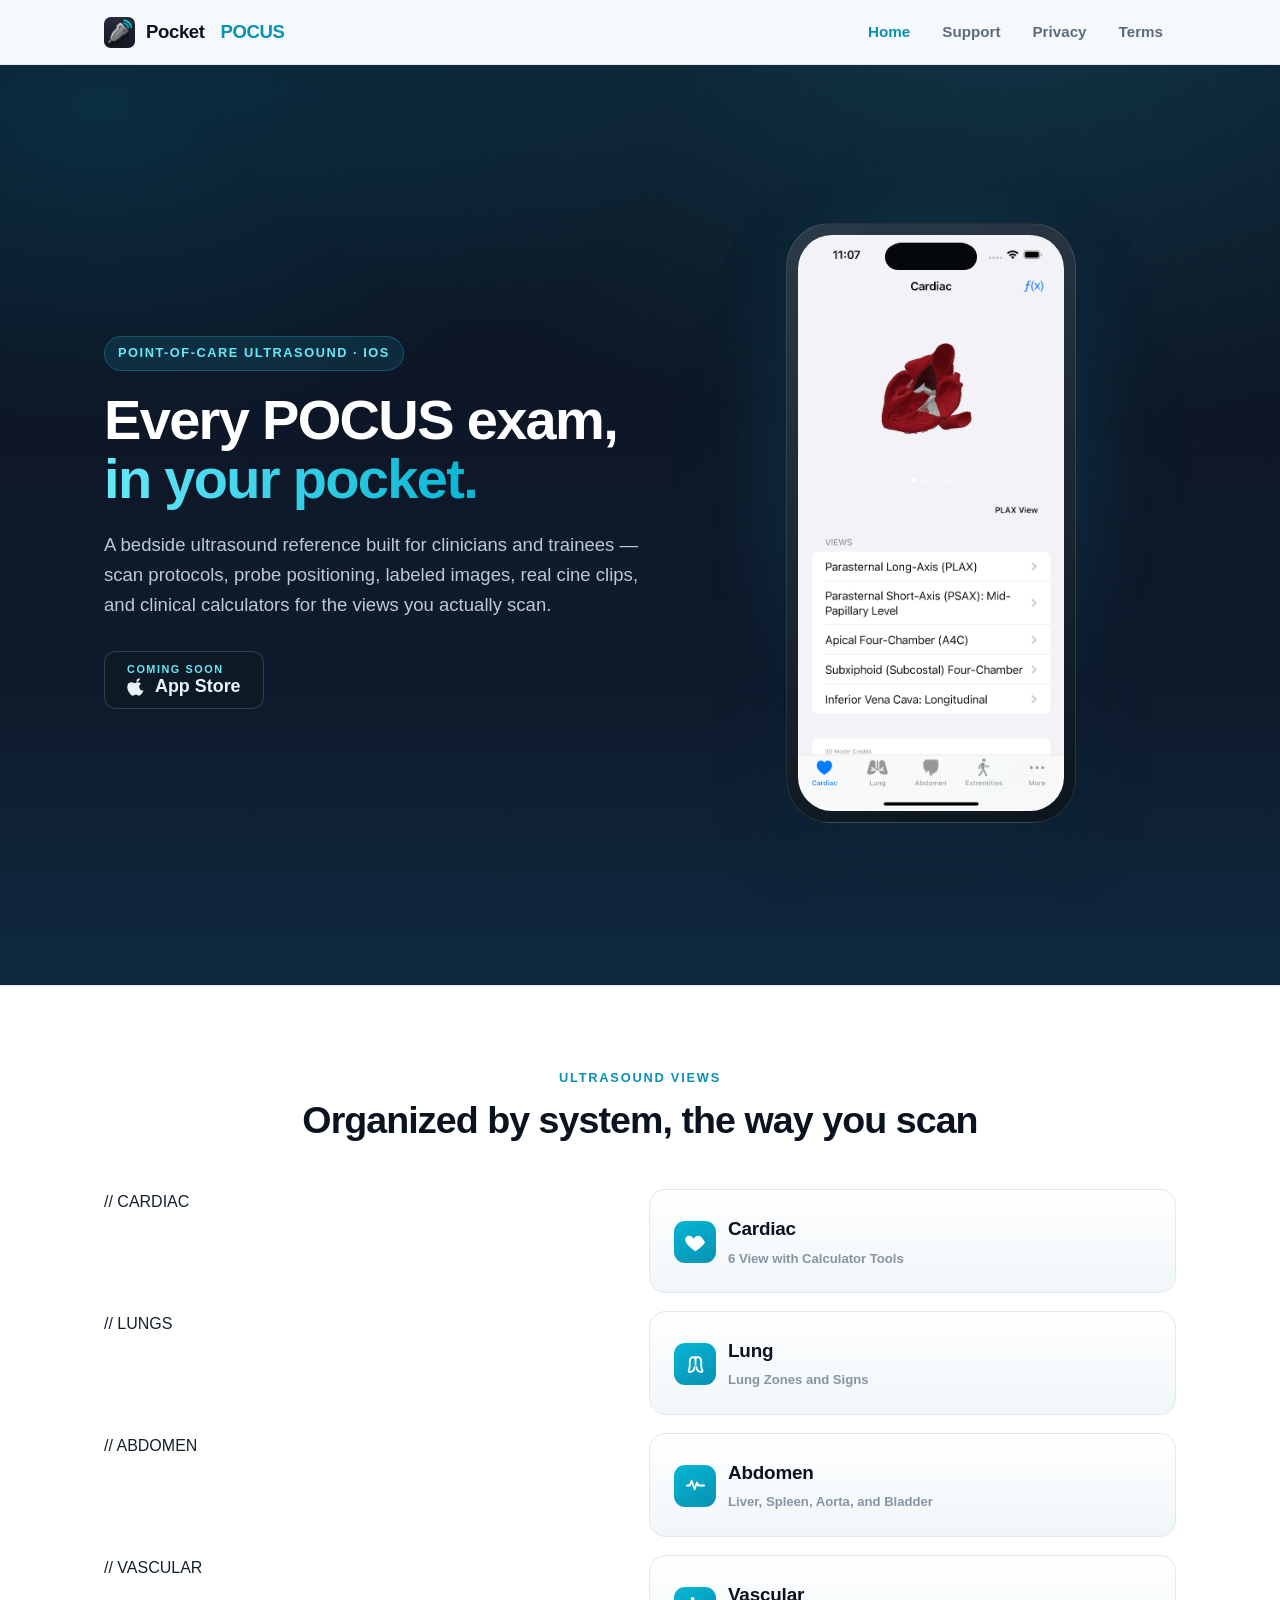
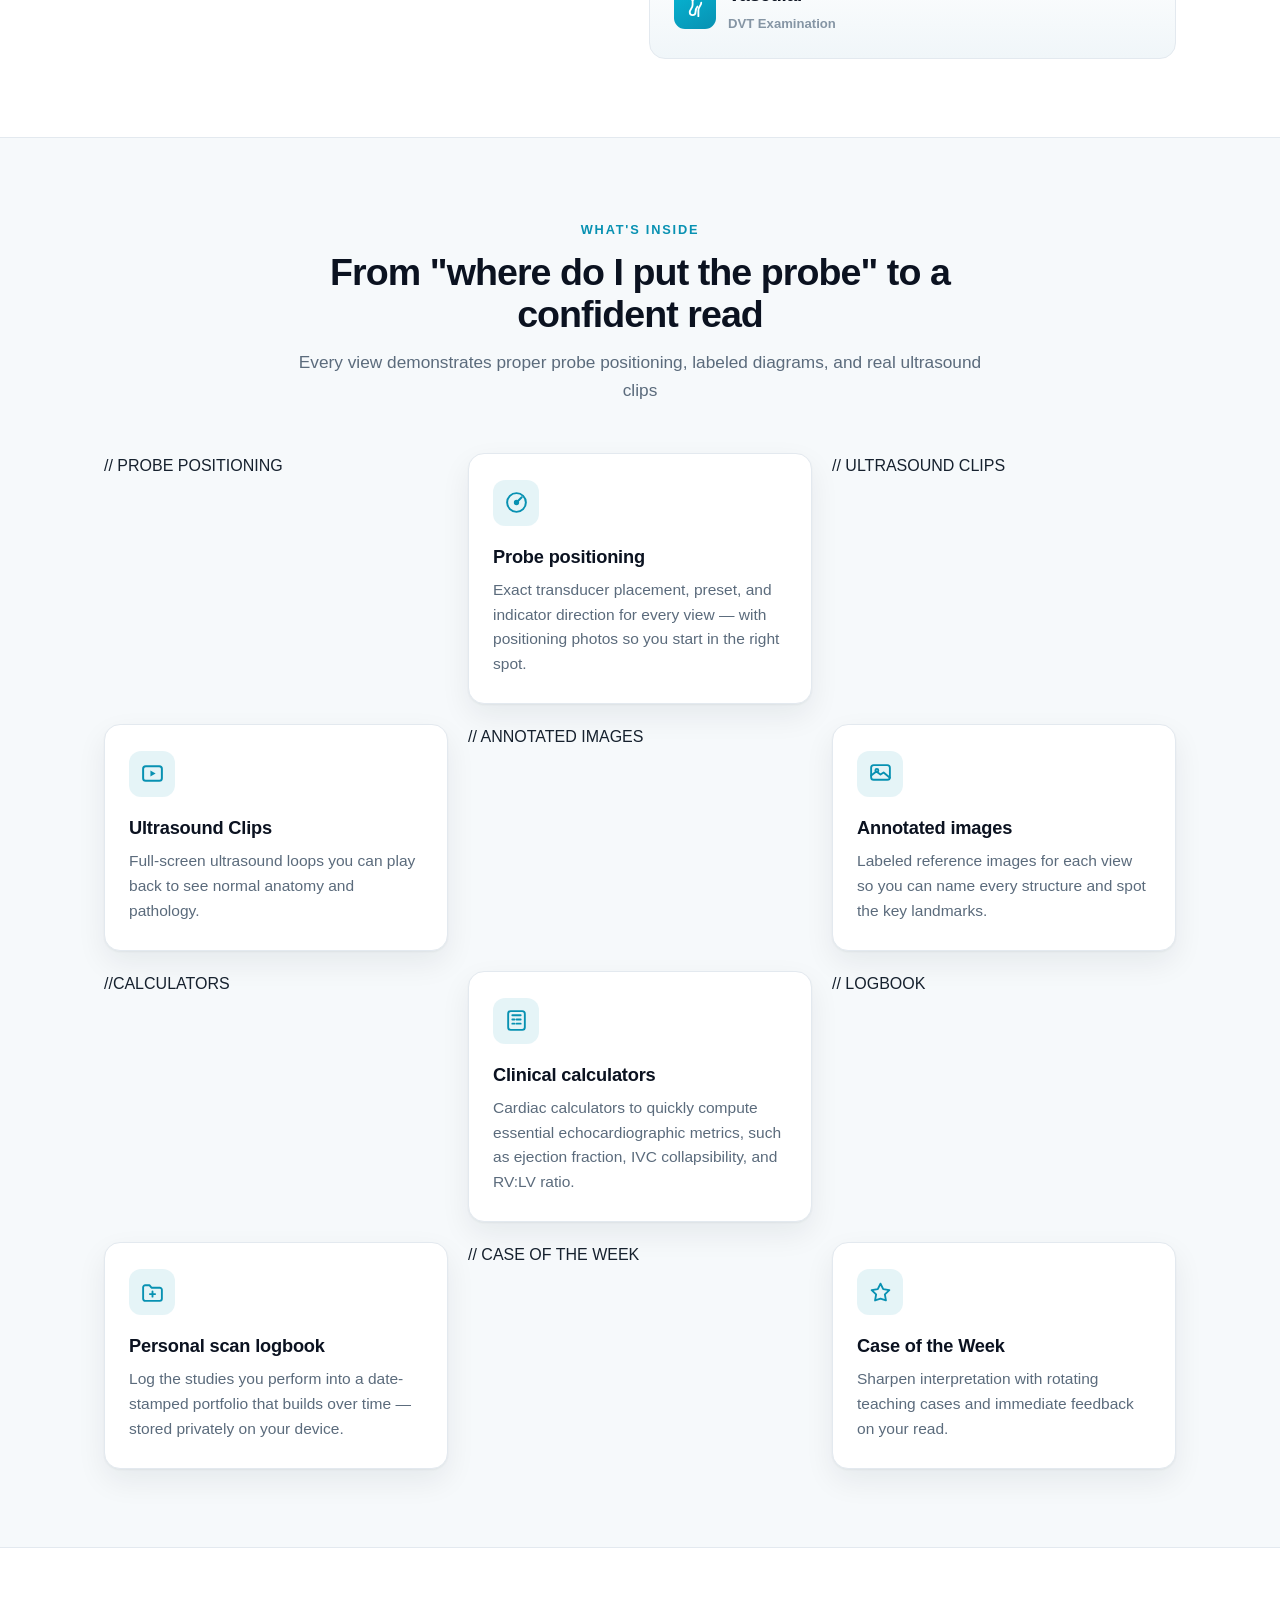
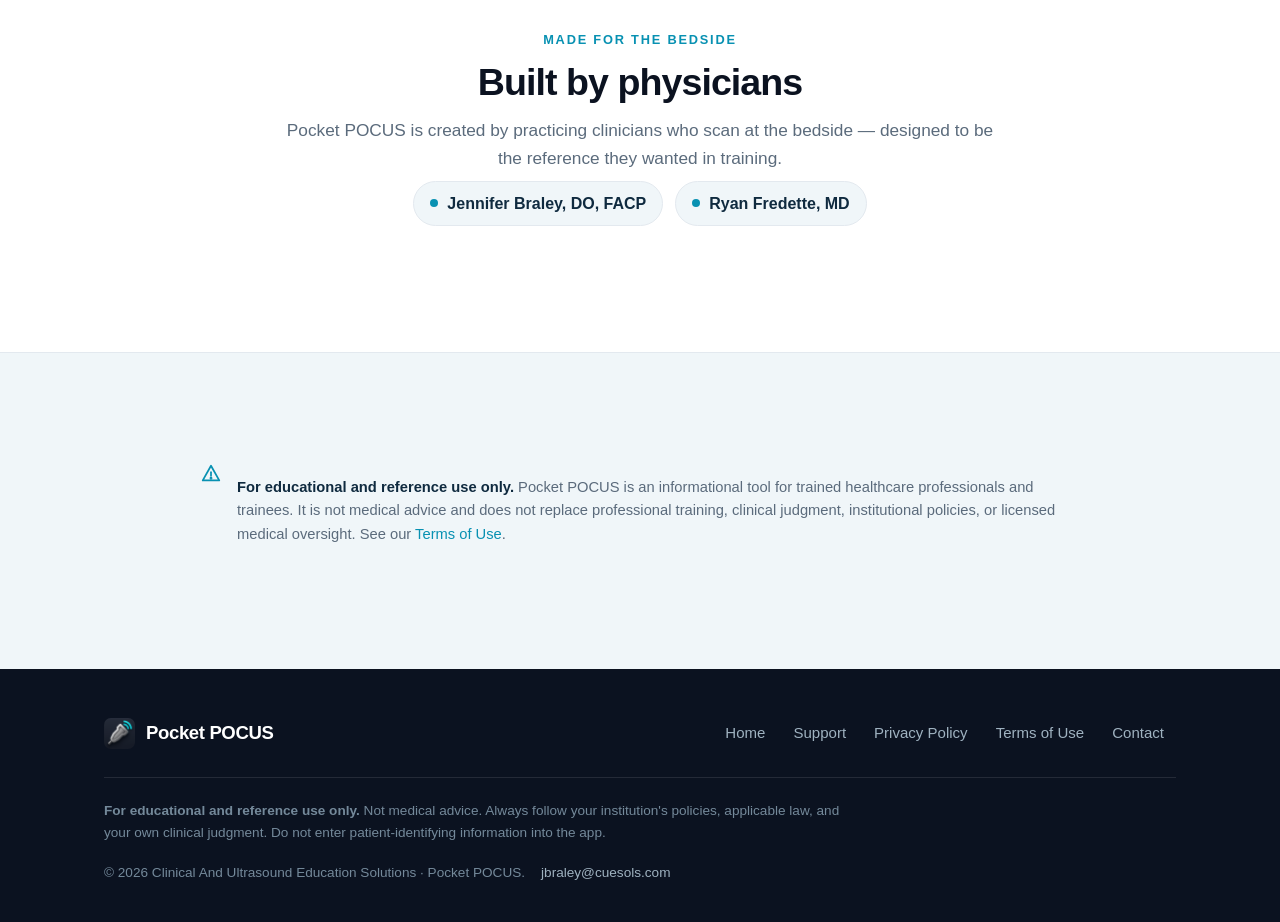
==== index.html @ 1285c8b7 "Update index.html" ====
<!DOCTYPE html>
<html lang="en">
<head>
<meta charset="UTF-8">
<meta name="viewport" content="width=device-width, initial-scale=1.0">
<title>Pocket POCUS — Point-of-Care Ultrasound, in your pocket</title>
<meta name="description" content="Pocket POCUS is an iOS point-of-care ultrasound reference: scan protocols for cardiac, lung, abdomen, and vascular exams with probe positioning, labeled images, real cine clips, 3D heart models, clinical calculators, and a personal scan logbook.">
<meta name="theme-color" content="#0b1220">
<meta property="og:title" content="Pocket POCUS — Point-of-Care Ultrasound, in your pocket">
<meta property="og:description" content="Scan protocols, probe positioning, cine clips, 3D heart models, and clinical calculators for point-of-care ultrasound — all on iOS.">
<meta property="og:type" content="website">
<link rel="icon" type="image/png" href="assets/favicon.png">
<link rel="apple-touch-icon" href="assets/favicon.png">
<link rel="stylesheet" href="styles.css">
</head>
<body>

<!-- ===================== NAV ===================== -->
<header class="nav">
  <div class="wrap">
    <a class="brand" href="index.html">
      <img class="logo-mark" src="assets/favicon.png" alt="">
      Pocket&nbsp;<b>POCUS</b>
    </a>
    <nav class="nav-links">
      <a href="index.html" class="active">Home</a>
      <a href="support.html">Support</a>
      <a href="privacy.html">Privacy</a>
      <a href="terms.html">Terms</a>
    </nav>
  </div>
</header>

<!-- ===================== HERO ===================== -->
<section class="hero">
  <div class="wrap">
    <div class="hero-text">
      <span class="eyebrow">
        Point-of-Care Ultrasound · iOS
      </span>
      <h1>Every POCUS exam,<br><span class="grad">in your pocket.</span></h1>
      <p class="lede">A bedside ultrasound reference built for clinicians and trainees — scan protocols, probe positioning, labeled images, real cine clips, and clinical calculators for the views you actually scan.</p>
      <div class="hero-cta">
        <span class="btn btn-store" role="img" aria-label="Coming soon to the App Store">
          <span class="store-kicker">Coming soon</span>
          <span class="store-line">
            <svg viewBox="0 0 24 24" fill="currentColor" aria-hidden="true"><path d="M16.37 1.43c0 1.13-.42 2.18-1.12 2.96-.83.94-2.18 1.66-3.3 1.57-.14-1.09.42-2.26 1.07-2.99.72-.82 2-1.44 3.11-1.54h.24zM20.9 17.06c-.55 1.27-.81 1.83-1.52 2.95-.99 1.56-2.38 3.5-4.1 3.52-1.53.01-1.92-.99-4-.99s-2.5.98-4.04.99c-1.72.02-3.04-1.76-4.03-3.31C-.06 16.06-.3 11.2 1.49 8.68c.95-1.35 2.46-2.2 4.09-2.2 1.66 0 2.7 1 4.07 1 1.33 0 2.14-1 4.07-1 1.45 0 2.99.79 4.08 2.16-3.59 1.96-3 7.08.99 8.42z"/></svg>
            App&nbsp;Store
          </span>
        </span>
      </div>
    </div>
    <div class="phone-wrap">
      <div class="phone-glow"></div>
      <div class="phone"><img src="assets/screen-cardiac.png" alt="Pocket POCUS cardiac screen showing an interactive 3D heart model and a list of cardiac views: PLAX, PSAX, Apical Four-Chamber, Subxiphoid, and IVC."></div>
    </div>
  </div>
</section>

<!-- ===================== PROTOCOLS ===================== -->
<section class="protocols" id="protocols">
  <div class="wrap">
    <div class="section-head">
      <span class="kicker">Ultrasound Views</span>
      <h2>Organized by system, the way you scan</h2>
    </div>
    <div class="proto-grid">

      // CARDIAC
      <div class="proto-card">
        <div class="ph">
          <span class="proto-icon"><svg viewBox="0 0 24 24" fill="currentColor"><path d="M12 21s-7.5-4.6-10-9.3C.4 8.4 2 5 5.3 5c2 0 3.3 1.1 4.2 2.4l.5.7.5-.7C11.4 6.1 12.7 5 14.7 5 18 5 19.6 8.4 22 11.7 19.5 16.4 12 21 12 21z"/></svg></span>
          <div><h3>Cardiac</h3><span class="sub">6 View with Calculator Tools</span></div>
        </div>
      </div>

      // LUNGS
      <div class="proto-card">
        <div class="ph">
          <span class="proto-icon"><svg viewBox="0 0 24 24" fill="none" stroke="currentColor" stroke-width="1.9" stroke-linecap="round" stroke-linejoin="round"><path d="M12 4v8"/><path d="M12 6c-.6-1.3-2-2-3.2-1.6C7 5 6 7 6 9.5c0 3 .3 6.3-1 8.3-.7 1.1.2 2.2 1.5 2 2.6-.4 4.5-2.6 4.5-5.3"/><path d="M12 6c.6-1.3 2-2 3.2-1.6C17 5 18 7 18 9.5c0 3-.3 6.3 1 8.3.7 1.1-.2 2.2-1.5 2-2.6-.4-4.5-2.6-4.5-5.3"/></svg></span>
          <div><h3>Lung</h3><span class="sub"> Lung Zones and Signs</span></div>
        </div>
      </div>
      
      // ABDOMEN
      <div class="proto-card">
        <div class="ph">
          <span class="proto-icon"><svg viewBox="0 0 24 24" fill="none" stroke="currentColor" stroke-width="1.9" stroke-linecap="round" stroke-linejoin="round"><path d="M3 12h3l2-5 3 9 2.5-7 1.5 3h6"/></svg></span>
          <div><h3>Abdomen</h3><span class="sub">Liver, Spleen, Aorta, and Bladder</span></div>
        </div>
      </div>

      // VASCULAR
      <div class="proto-card">
        <div class="ph">
          <span class="proto-icon"><svg viewBox="0 0 24 24" fill="none" stroke="currentColor" stroke-width="1.9" stroke-linecap="round" stroke-linejoin="round"><path d="M9 3v6c0 4-3 5-3 8a3 3 0 0 0 6 0c0-2 0-4 2-6"/><circle cx="9" cy="3" r="1"/><path d="M15 21v-6c0-4 3-5 3-8"/></svg></span>
          <div><h3>Vascular</h3><span class="sub">DVT Examination</span></div>
        </div>
      </div>
    </div>
  </div>
</section>

<!-- ===================== FEATURES ===================== -->
<section class="features" id="inside">
  <div class="wrap">
    <div class="section-head">
      <span class="kicker">What's inside</span>
      <h2>From "where do I put the probe" to a confident read</h2>
      <p>Every view demonstrates proper probe positioning, labeled diagrams, and real ultrasound clips</p>
    </div>
    <div class="feat-grid">

      // PROBE POSITIONING
      <div class="feat">
        <div class="ic"><svg viewBox="0 0 24 24" fill="none" stroke="currentColor" stroke-width="1.9" stroke-linecap="round" stroke-linejoin="round"><circle cx="12" cy="12" r="9"/><path d="M12 12 17 7"/><circle cx="12" cy="12" r="1.6" fill="currentColor"/></svg></div>
        <h3>Probe positioning</h3>
        <p>Exact transducer placement, preset, and indicator direction for every view — with positioning photos so you start in the right spot.</p>
      </div>

      // ULTRASOUND CLIPS
      <div class="feat">
        <div class="ic"><svg viewBox="0 0 24 24" fill="none" stroke="currentColor" stroke-width="1.9" stroke-linecap="round" stroke-linejoin="round"><rect x="3" y="5" width="18" height="14" rx="2.5"/><path d="M10 9.2v5.6l5-2.8z" fill="currentColor" stroke="none"/></svg></div>
        <h3>Ultrasound Clips</h3>
        <p>Full-screen ultrasound loops you can play back to see normal anatomy and pathology.</p>
      </div>

      // ANNOTATED IMAGES
      <div class="feat">
        <div class="ic"><svg viewBox="0 0 24 24" fill="none" stroke="currentColor" stroke-width="1.8" stroke-linecap="round" stroke-linejoin="round"><rect x="3" y="4" width="18" height="14" rx="2.5"/><path d="M3 14l5-4 4 3 3-2 6 5"/><circle cx="8.5" cy="9" r="1.4"/></svg></div>
        <h3>Annotated images</h3>
        <p>Labeled reference images for each view so you can name every structure and spot the key landmarks.</p>
      </div>

      //CALCULATORS
      <div class="feat">
        <div class="ic"><svg viewBox="0 0 24 24" fill="none" stroke="currentColor" stroke-width="1.8" stroke-linecap="round" stroke-linejoin="round"><rect x="4" y="3" width="16" height="18" rx="2.5"/><path d="M8 7h8"/><path d="M8 11h2M12 11h4M8 15h2M12 15h4"/></svg></div>
        <h3>Clinical calculators</h3>
        <p> Cardiac calculators to quickly compute essential echocardiographic metrics, such as ejection fraction, IVC collapsibility, and RV:LV ratio.</p>
      </div>
      
      // LOGBOOK
      <div class="feat">
        <div class="ic"><svg viewBox="0 0 24 24" fill="none" stroke="currentColor" stroke-width="1.8" stroke-linecap="round" stroke-linejoin="round"><path d="M3 7a2 2 0 0 1 2-2h4l2 2.4h8a2 2 0 0 1 2 2V18a2 2 0 0 1-2 2H5a2 2 0 0 1-2-2z"/><path d="M12 11v5M9.5 13.5h5"/></svg></div>
        <h3>Personal scan logbook</h3>
        <p>Log the studies you perform into a date-stamped portfolio that builds over time — stored privately on your device.</p>
      </div>

      // CASE OF THE WEEK
      <div class="feat">
        <div class="ic"><svg viewBox="0 0 24 24" fill="none" stroke="currentColor" stroke-width="1.8" stroke-linecap="round" stroke-linejoin="round"><path d="M12 3.5l2.6 5.3 5.9.9-4.3 4.1 1 5.8L12 17.9 6.8 19.6l1-5.8L3.5 9.7l5.9-.9z"/></svg></div>
        <h3>Case of the Week</h3>
        <p>Sharpen interpretation with rotating teaching cases and immediate feedback on your read.</p>
      </div>

    </div>
  </div>
</section>

<!-- ===================== BUILT BY ===================== -->
<section class="band">
  <div class="wrap">
    <div class="section-head">
      <span class="kicker">Made for the bedside</span>
      <h2>Built by physicians</h2>
      <p>Pocket POCUS is created by practicing clinicians who scan at the bedside — designed to be the reference they wanted in training.</p>
      <div class="authors">
        <span class="author"><span class="dot"></span>Jennifer Braley, DO, FACP</span>
        <span class="author"><span class="dot"></span>Ryan Fredette, MD</span>
      </div>
    </div>
  </div>
</section>

<!-- ===================== DISCLAIMER ===================== -->
<section class="disclaimer">
  <div class="wrap">
    <div class="box">
      <svg viewBox="0 0 24 24" fill="none" stroke="currentColor" stroke-width="1.9" stroke-linecap="round" stroke-linejoin="round"><path d="M12 3l9 16H3z"/><path d="M12 10v4"/><circle cx="12" cy="16.6" r="0.6" fill="currentColor"/></svg>
      <p><b>For educational and reference use only.</b> Pocket POCUS is an informational tool for trained healthcare professionals and trainees. It is not medical advice and does not replace professional training, clinical judgment, institutional policies, or licensed medical oversight. See our <a href="terms.html">Terms of Use</a>.</p>
    </div>
  </div>
</section>

<!-- ===================== FOOTER ===================== -->
<footer class="footer">
  <div class="wrap">
    <div class="top">
      <a class="brand" href="index.html">
        <img class="logo-mark" src="assets/favicon.png" alt="">
        Pocket POCUS
      </a>
      <nav>
        <a href="index.html">Home</a>
        <a href="support.html">Support</a>
        <a href="privacy.html">Privacy Policy</a>
        <a href="terms.html">Terms of Use</a>
        <a href="mailto:jbraley@cuesols.com">Contact</a>
      </nav>
    </div>
    <p class="legal-note"><b>For educational and reference use only.</b> Not medical advice. Always follow your institution's policies, applicable law, and your own clinical judgment. Do not enter patient-identifying information into the app.</p>
    <div class="copy">
      <span>© 2026 Clinical And Ultrasound Education Solutions · Pocket POCUS.</span>
      <a href="mailto:jbraley@cuesols.com">jbraley@cuesols.com</a>
    </div>
  </div>
</footer>

</body>
</html>
---- styles.css ----
/* ==========================================================================
   Pocket POCUS — site styles
   Distinct ultrasound identity: deep slate + teal/cyan "beam" accents
   ========================================================================== */

:root {
  --ink:       #0b1220;   /* near-black slate for dark sections           */
  --ink-2:     #0f1b2d;   /* slightly lifted dark                          */
  --navy:      #0f2a3f;   /* deep teal-navy                                */
  --teal:      #0891b2;   /* primary accent (cyan-600)                     */
  --teal-500:  #06b6d4;
  --teal-400:  #22d3ee;   /* bright highlight                              */
  --teal-300:  #67e8f9;
  --aqua-glow: rgba(34, 211, 238, 0.35);

  --text:      #16212e;   /* body text on light                            */
  --muted:     #5b6b7c;   /* secondary text                                */
  --muted-2:   #8595a4;
  --line:      #e3e9ef;   /* hairline borders                              */
  --bg:        #f6f9fb;   /* page background                               */
  --card:      #ffffff;
  --card-soft: #f0f6f9;

  --radius:    16px;
  --radius-sm: 11px;
  --shadow:    0 1px 2px rgba(16,33,46,.05), 0 12px 30px rgba(16,33,46,.07);
  --shadow-lg: 0 30px 70px rgba(8,40,60,.28);
  --maxw:      1120px;

  --font: -apple-system, BlinkMacSystemFont, "Segoe UI", Roboto, Helvetica, Arial,
          "Helvetica Neue", sans-serif;
}

* { box-sizing: border-box; }

html { scroll-behavior: smooth; }

body {
  margin: 0;
  font-family: var(--font);
  color: var(--text);
  background: var(--bg);
  line-height: 1.6;
  -webkit-font-smoothing: antialiased;
  text-rendering: optimizeLegibility;
}

img { max-width: 100%; display: block; }
a { color: var(--teal); text-decoration: none; }
a:hover { text-decoration: underline; }

.wrap { width: 100%; max-width: var(--maxw); margin: 0 auto; padding: 0 24px; }

/* ---------- Logo mark ---------------------------------------------------- */
.logo-mark { width: 1.25em; height: 1.25em; flex: 0 0 auto; object-fit: contain; border-radius: 22%; }

/* ---------- Top navigation ---------------------------------------------- */
.nav {
  position: sticky; top: 0; z-index: 50;
  background: rgba(246, 249, 251, 0.82);
  backdrop-filter: saturate(160%) blur(14px);
  -webkit-backdrop-filter: saturate(160%) blur(14px);
  border-bottom: 1px solid var(--line);
}
.nav .wrap {
  display: flex; align-items: center; justify-content: space-between;
  height: 64px;
}
.brand {
  display: inline-flex; align-items: center; gap: 11px;
  font-weight: 700; font-size: 1.16rem; letter-spacing: -.02em;
  color: var(--ink);
}
.brand:hover { text-decoration: none; }
.brand .logo-mark { font-size: 1.55rem; color: var(--teal); }
.brand b { color: var(--teal); font-weight: 700; }

.nav-links { display: flex; align-items: center; gap: 6px; }
.nav-links a {
  color: var(--muted); font-weight: 550; font-size: .95rem;
  padding: 8px 13px; border-radius: 9px; transition: .15s;
}
.nav-links a:hover { color: var(--ink); background: rgba(8,145,178,.08); text-decoration: none; }
.nav-links a.active { color: var(--teal); }

/* ---------- Buttons ------------------------------------------------------ */
.btn {
  display: inline-flex; align-items: center; justify-content: center; gap: 9px;
  font-weight: 600; font-size: 1rem; line-height: 1;
  padding: 14px 22px; border-radius: 12px; border: 1px solid transparent;
  cursor: pointer; transition: transform .12s ease, box-shadow .2s ease, background .2s;
}
.btn:hover { text-decoration: none; transform: translateY(-1px); }
.btn-primary {
  background: linear-gradient(180deg, var(--teal-500), var(--teal));
  color: #fff; box-shadow: 0 8px 22px rgba(8,145,178,.35);
}
.btn-primary:hover { box-shadow: 0 12px 28px rgba(8,145,178,.45); }
.btn-ghost {
  background: rgba(255,255,255,.07); color: #eaf6fb;
  border-color: rgba(255,255,255,.22);
}
.btn-ghost:hover { background: rgba(255,255,255,.14); }
.btn-soft { background: var(--card-soft); color: var(--navy); border-color: var(--line); }
.btn-soft:hover { background: #e6f1f5; }

/* "Coming soon" App Store button (non-functional placeholder) */
.btn-store {
  position: relative; cursor: default;
  background: #0c1a25; color: #eaf6fb; border: 1px solid rgba(255,255,255,.16);
  padding: 12px 22px; flex-direction: column; align-items: flex-start; gap: 2px;
}
.btn-store:hover { transform: none; }
.btn-store .store-kicker {
  font-size: .68rem; letter-spacing: .14em; text-transform: uppercase;
  color: var(--teal-300); font-weight: 700;
}
.btn-store .store-line { display: inline-flex; align-items: center; gap: 9px; font-size: 1.12rem; font-weight: 650; }
.btn-store .store-line svg { width: 19px; height: 19px; }

/* ---------- Hero --------------------------------------------------------- */
.hero {
  position: relative; overflow: hidden;
  background:
    radial-gradient(120% 90% at 78% -10%, rgba(34,211,238,.20), transparent 55%),
    radial-gradient(90% 70% at 8% 4%, rgba(8,145,178,.22), transparent 50%),
    linear-gradient(180deg, var(--ink) 0%, var(--ink-2) 70%, var(--navy) 100%);
  color: #eaf2f7;
}
/* faint sonography "beam" lines */
.hero::after {
  content: ""; position: absolute; inset: 0; pointer-events: none; opacity: .5;
  background-image:
    repeating-linear-gradient(115deg, rgba(255,255,255,.025) 0 2px, transparent 2px 46px);
  mask-image: radial-gradient(70% 80% at 80% 0%, #000 30%, transparent 75%);
  -webkit-mask-image: radial-gradient(70% 80% at 80% 0%, #000 30%, transparent 75%);
}
.hero .wrap {
  position: relative; z-index: 1;
  display: grid; grid-template-columns: 1.05fr .95fr; gap: 40px; align-items: center;
  padding-top: 80px; padding-bottom: 84px;
}
.eyebrow {
  display: inline-flex; align-items: center; gap: 8px;
  font-size: .8rem; font-weight: 650; letter-spacing: .12em; text-transform: uppercase;
  color: var(--teal-300);
  background: rgba(34,211,238,.10); border: 1px solid rgba(34,211,238,.25);
  padding: 6px 13px; border-radius: 999px;
}
.hero h1 {
  font-size: clamp(2.25rem, 4.4vw, 3.5rem); line-height: 1.05; letter-spacing: -.03em;
  margin: 20px 0 0; color: #fff; font-weight: 750;
}
.hero h1 .grad {
  background: linear-gradient(90deg, var(--teal-300), var(--teal-500));
  -webkit-background-clip: text; background-clip: text; color: transparent;
}
.hero .lede { font-size: 1.16rem; color: #b9cad6; margin: 22px 0 0; max-width: 33em; }
.hero-cta { display: flex; flex-wrap: wrap; gap: 14px; margin-top: 32px; align-items: center; }
.hero-note { font-size: .85rem; color: #8ba3b3; margin-top: 16px; }

/* Phone mockup */
.phone {
  position: relative; width: 290px; margin: 0 auto;
  border-radius: 44px; padding: 11px;
  background: linear-gradient(160deg, #2a3a47, #0c151d);
  box-shadow: var(--shadow-lg);
  border: 1px solid rgba(255,255,255,.10);
}
.phone::before {
  content: ""; position: absolute; top: 20px; left: 50%; transform: translateX(-50%);
  width: 92px; height: 26px; background: #05080b; border-radius: 999px; z-index: 3;
}
.phone img { border-radius: 34px; width: 100%; display: block; }
.phone-wrap { position: relative; }
.phone-glow {
  position: absolute; inset: -10% -6% -16% -6%; z-index: -1; filter: blur(46px);
  background: radial-gradient(50% 50% at 50% 38%, var(--aqua-glow), transparent 70%);
}

/* ---------- Sections ----------------------------------------------------- */
section { padding: 78px 0; }
.section-head { max-width: 720px; margin: 0 auto 48px; text-align: center; }
.section-head.left { margin-left: 0; text-align: left; }
.kicker {
  font-size: .8rem; font-weight: 700; letter-spacing: .14em; text-transform: uppercase;
  color: var(--teal);
}
h2 { font-size: clamp(1.7rem, 3vw, 2.35rem); line-height: 1.12; letter-spacing: -.025em;
     margin: 10px 0 0; color: var(--ink); font-weight: 720; }
.section-head p { color: var(--muted); font-size: 1.08rem; margin: 14px 0 0; }

/* Protocols / scan coverage */
.protocols { background: #fff; border-top: 1px solid var(--line); border-bottom: 1px solid var(--line); }
.proto-grid { display: grid; grid-template-columns: repeat(2, 1fr); gap: 18px; }
.proto-card {
  border: 1px solid var(--line); border-radius: var(--radius); padding: 24px 24px 22px;
  background: linear-gradient(180deg, #fff, var(--card-soft));
  transition: transform .15s, box-shadow .2s, border-color .2s;
}
.proto-card:hover { transform: translateY(-3px); box-shadow: var(--shadow); border-color: #cfe6ee; }
.proto-card .ph { display: flex; align-items: center; gap: 12px; }
.proto-icon {
  width: 42px; height: 42px; flex: 0 0 auto; border-radius: 11px;
  display: grid; place-items: center; color: #fff;
  background: linear-gradient(150deg, var(--teal-500), var(--teal));
}
.proto-icon svg { width: 23px; height: 23px; }
.proto-card h3 { margin: 0; font-size: 1.18rem; color: var(--ink); letter-spacing: -.01em; }
.proto-card .sub { color: var(--muted-2); font-size: .82rem; font-weight: 600; }
.chips { display: flex; flex-wrap: wrap; gap: 7px; margin-top: 16px; }
.chip {
  font-size: .82rem; color: var(--navy); background: var(--card-soft);
  border: 1px solid var(--line); padding: 5px 11px; border-radius: 999px; font-weight: 550;
}

/* Feature grid */
.features { background: var(--bg); }
.feat-grid { display: grid; grid-template-columns: repeat(3, 1fr); gap: 20px; }
.feat {
  background: var(--card); border: 1px solid var(--line); border-radius: var(--radius);
  padding: 26px 24px; box-shadow: var(--shadow);
}
.feat .ic {
  width: 46px; height: 46px; border-radius: 12px; display: grid; place-items: center;
  background: rgba(8,145,178,.10); color: var(--teal); margin-bottom: 16px;
}
.feat .ic svg { width: 25px; height: 25px; }
.feat h3 { margin: 0 0 7px; font-size: 1.14rem; color: var(--ink); letter-spacing: -.01em; }
.feat p { margin: 0; color: var(--muted); font-size: .97rem; }

/* Screenshot gallery */
.gallery { background: var(--ink); color: #eaf2f7; position: relative; overflow: hidden; }
.gallery::after {
  content: ""; position: absolute; inset: 0; pointer-events: none; opacity: .5;
  background-image: repeating-linear-gradient(115deg, rgba(255,255,255,.022) 0 2px, transparent 2px 46px);
}
.gallery .section-head h2 { color: #fff; }
.gallery .section-head p { color: #aebecb; }
.gallery .kicker { color: var(--teal-300); }
.shots { position: relative; z-index: 1;
  display: grid; grid-template-columns: repeat(4, 1fr); gap: 22px; align-items: start; }
.shot { text-align: center; }
.shot .frame {
  border-radius: 30px; padding: 8px; background: linear-gradient(160deg, #243440, #0c151d);
  border: 1px solid rgba(255,255,255,.10); box-shadow: var(--shadow-lg);
}
.shot .frame img { border-radius: 23px; }
.shot p { color: #aebecb; font-size: .9rem; margin: 16px 4px 0; }
.shot p b { color: #eaf2f7; font-weight: 650; display: block; margin-bottom: 2px; }

/* Built by physicians / CTA band */
.band { background: #fff; border-top: 1px solid var(--line); }
.authors { display: flex; flex-wrap: wrap; gap: 12px; justify-content: center; margin-top: 8px; }
.author {
  display: inline-flex; align-items: center; gap: 9px; font-weight: 600; color: var(--navy);
  background: var(--card-soft); border: 1px solid var(--line);
  padding: 9px 16px; border-radius: 999px;
}
.author .dot { width: 8px; height: 8px; border-radius: 50%; background: var(--teal); }

.cta {
  position: relative; overflow: hidden; text-align: center;
  background:
    radial-gradient(90% 120% at 50% -20%, rgba(34,211,238,.20), transparent 60%),
    linear-gradient(180deg, var(--navy), var(--ink));
  color: #fff; border-radius: 0;
}
.cta h2 { color: #fff; }
.cta p { color: #b9cad6; max-width: 40em; margin: 14px auto 0; }
.cta .hero-cta { justify-content: center; }

/* Disclaimer strip */
.disclaimer { background: var(--card-soft); border-top: 1px solid var(--line); }
.disclaimer .wrap { padding-top: 30px; padding-bottom: 30px; }
.disclaimer .box {
  display: flex; gap: 15px; align-items: flex-start;
  font-size: .92rem; color: var(--muted); max-width: 880px; margin: 0 auto;
}
.disclaimer .box svg { width: 22px; height: 22px; flex: 0 0 auto; color: var(--teal); margin-top: 2px; }
.disclaimer .box b { color: var(--navy); }

/* ---------- Legal / content pages --------------------------------------- */
.page-hero {
  background:
    radial-gradient(90% 120% at 85% -30%, rgba(34,211,238,.16), transparent 55%),
    linear-gradient(180deg, var(--ink), var(--navy));
  color: #fff; padding: 64px 0 56px;
}
.page-hero .kicker { color: var(--teal-300); }
.page-hero h1 { font-size: clamp(2rem, 4vw, 2.8rem); margin: 10px 0 0; letter-spacing: -.025em; font-weight: 740; }
.page-hero p { color: #b9cad6; margin: 14px 0 0; max-width: 44em; }
.updated { font-size: .85rem; color: #8ba3b3; margin-top: 18px; }

.legal { padding: 56px 0 30px; }
.legal .wrap { max-width: 820px; }
.legal h2 {
  font-size: 1.3rem; margin: 38px 0 0; color: var(--ink); letter-spacing: -.01em;
  padding-top: 8px;
}
.legal h2:first-of-type { margin-top: 0; }
.legal h3 { font-size: 1.05rem; margin: 26px 0 6px; color: var(--navy); }
.legal p, .legal li { color: #34424f; font-size: 1.01rem; }
.legal p { margin: 12px 0 0; }
.legal ul { margin: 12px 0 0; padding-left: 22px; }
.legal li { margin: 7px 0; }
.legal strong { color: var(--ink); }
.legal .lead {
  font-size: 1.1rem; color: var(--muted); background: var(--card);
  border: 1px solid var(--line); border-left: 4px solid var(--teal);
  border-radius: var(--radius-sm); padding: 18px 20px; margin-top: 4px;
}
.legal .legalese {
  font-size: .9rem; color: #51606e; background: var(--card-soft);
  border: 1px solid var(--line); border-radius: var(--radius-sm);
  padding: 16px 18px; letter-spacing: .005em;
}

/* Support specifics */
.support-card {
  background: var(--card); border: 1px solid var(--line); border-radius: var(--radius);
  box-shadow: var(--shadow); padding: 30px; text-align: center; margin-top: 4px;
}
.support-card .email-btn { margin-top: 8px; }
.faq { margin-top: 30px; }
.faq details {
  background: var(--card); border: 1px solid var(--line); border-radius: var(--radius-sm);
  padding: 4px 20px; margin-top: 12px;
}
.faq details[open] { box-shadow: var(--shadow); }
.faq summary {
  cursor: pointer; font-weight: 640; color: var(--ink); padding: 14px 0; list-style: none;
  display: flex; justify-content: space-between; align-items: center; gap: 12px;
}
.faq summary::-webkit-details-marker { display: none; }
.faq summary::after { content: "+"; color: var(--teal); font-size: 1.4rem; font-weight: 400; line-height: 1; }
.faq details[open] summary::after { content: "\2212"; }
.faq details p { margin: 0 0 16px; color: #34424f; }

/* ---------- Footer ------------------------------------------------------- */
.footer { background: var(--ink); color: #9fb2c0; padding: 46px 0 38px; }
.footer .top {
  display: flex; flex-wrap: wrap; gap: 20px; align-items: center; justify-content: space-between;
  padding-bottom: 26px; border-bottom: 1px solid rgba(255,255,255,.10);
}
.footer .brand { color: #fff; }
.footer .brand .logo-mark { color: var(--teal-400); }
.footer nav { display: flex; flex-wrap: wrap; gap: 6px 4px; }
.footer nav a { color: #9fb2c0; padding: 6px 12px; border-radius: 8px; font-size: .94rem; }
.footer nav a:hover { color: #fff; background: rgba(255,255,255,.07); text-decoration: none; }
.footer .legal-note {
  font-size: .85rem; color: #74899a; margin-top: 22px; max-width: 760px;
}
.footer .copy {
  margin-top: 18px; font-size: .85rem; color: #74899a;
  display: flex; flex-wrap: wrap; gap: 6px 16px; align-items: center;
}
.footer .copy a { color: #9fb2c0; }

/* ---------- Responsive --------------------------------------------------- */
@media (max-width: 920px) {
  .hero .wrap { grid-template-columns: 1fr; padding-top: 56px; padding-bottom: 60px; gap: 44px; }
  .hero-text { text-align: center; }
  .hero .lede { margin-left: auto; margin-right: auto; }
  .eyebrow { margin: 0 auto; }
  .hero-cta { justify-content: center; }
  .feat-grid { grid-template-columns: repeat(2, 1fr); }
  .shots { grid-template-columns: repeat(2, 1fr); gap: 28px 22px; }
}
@media (max-width: 620px) {
  section { padding: 56px 0; }
  .nav-links a { padding: 8px 9px; font-size: .9rem; }
  .brand { font-size: 1.05rem; }
  .proto-grid { grid-template-columns: 1fr; }
  .feat-grid { grid-template-columns: 1fr; }
  .shots { grid-template-columns: 1fr; max-width: 320px; margin: 0 auto; }
  .footer .top { flex-direction: column; align-items: flex-start; }
}
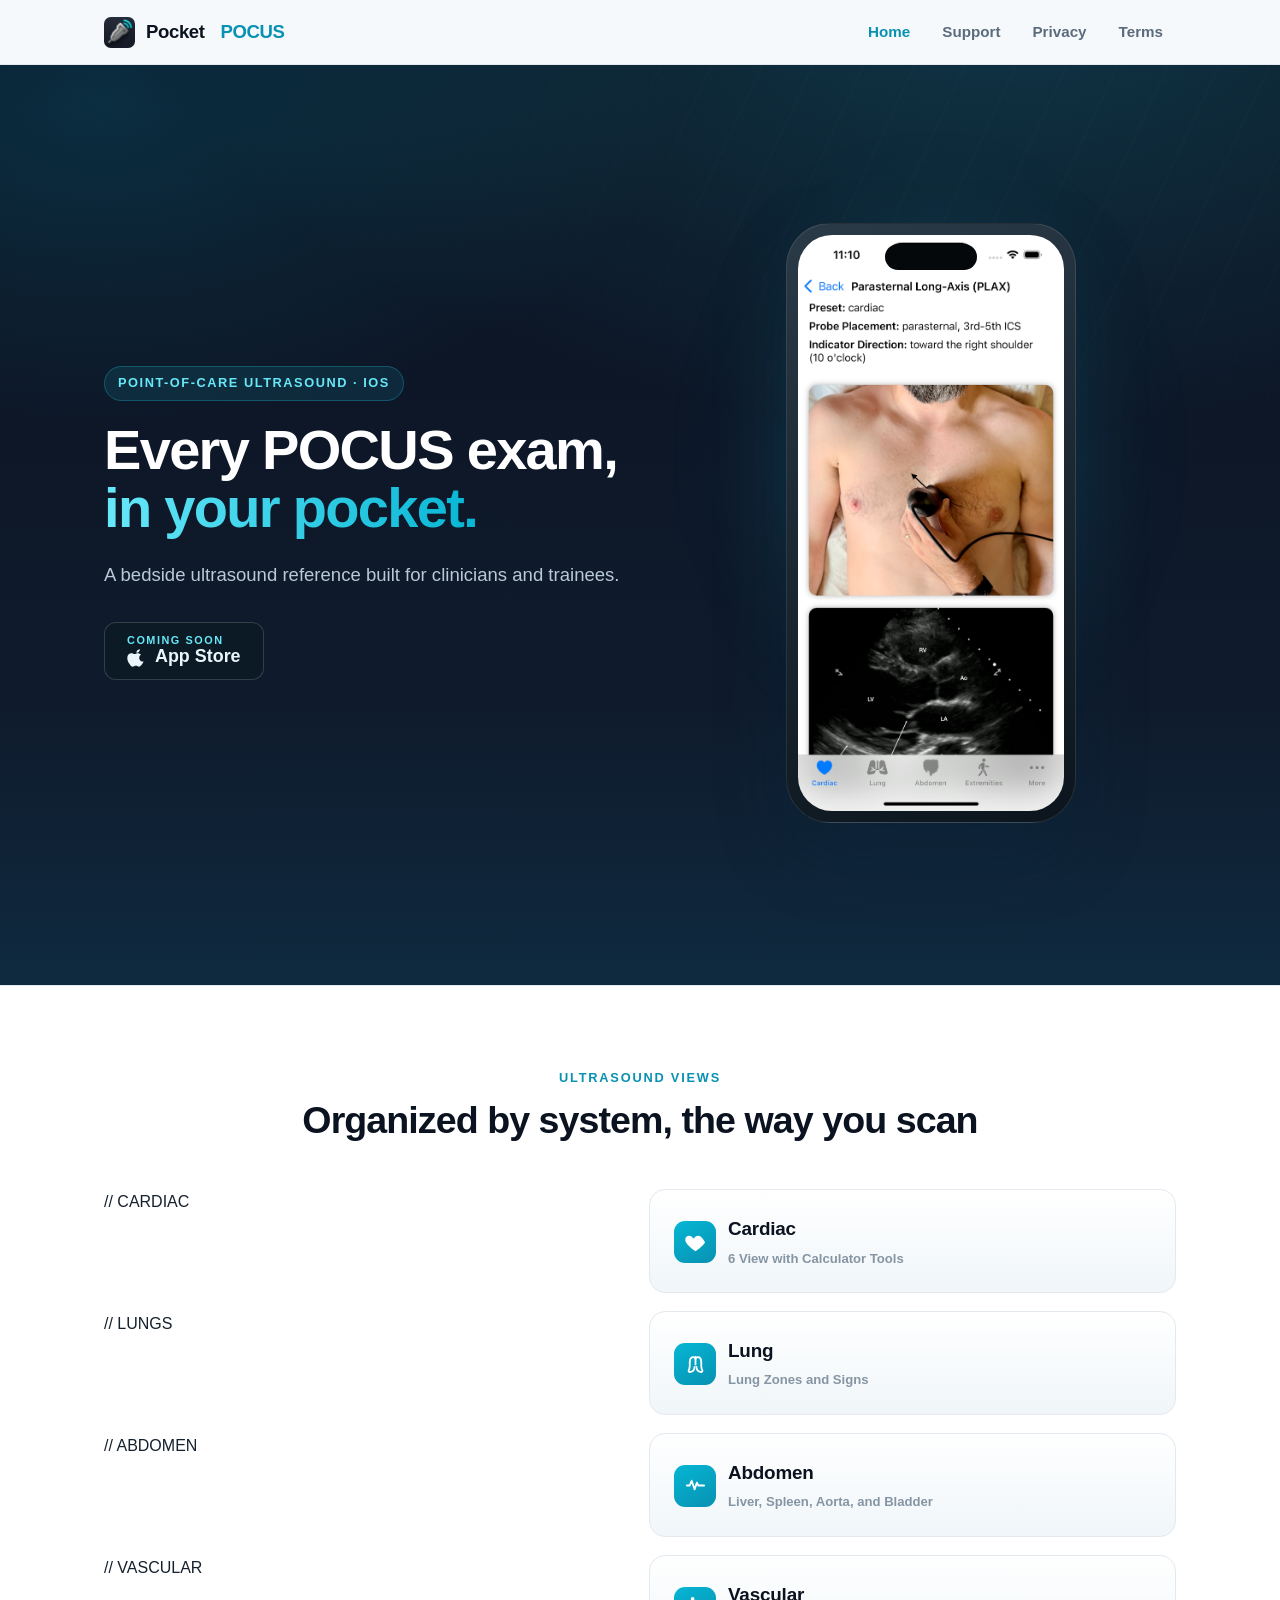
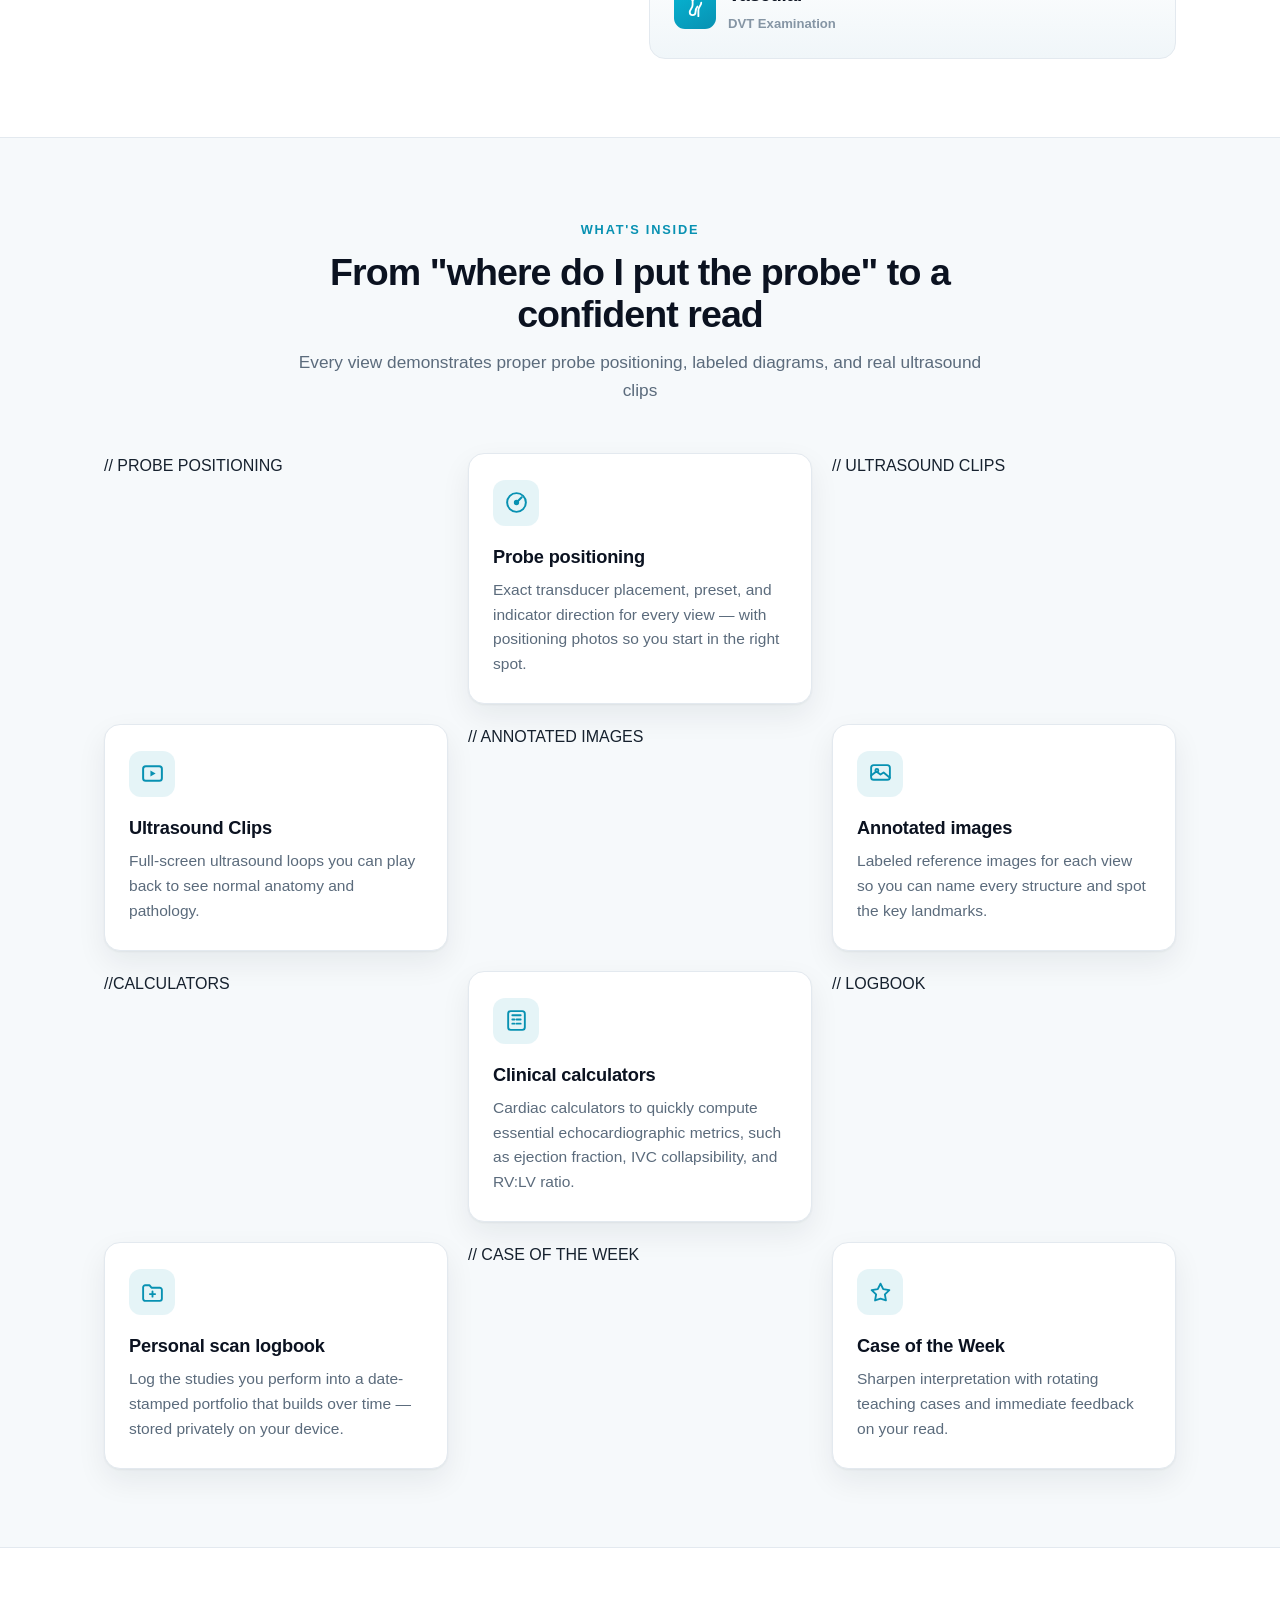
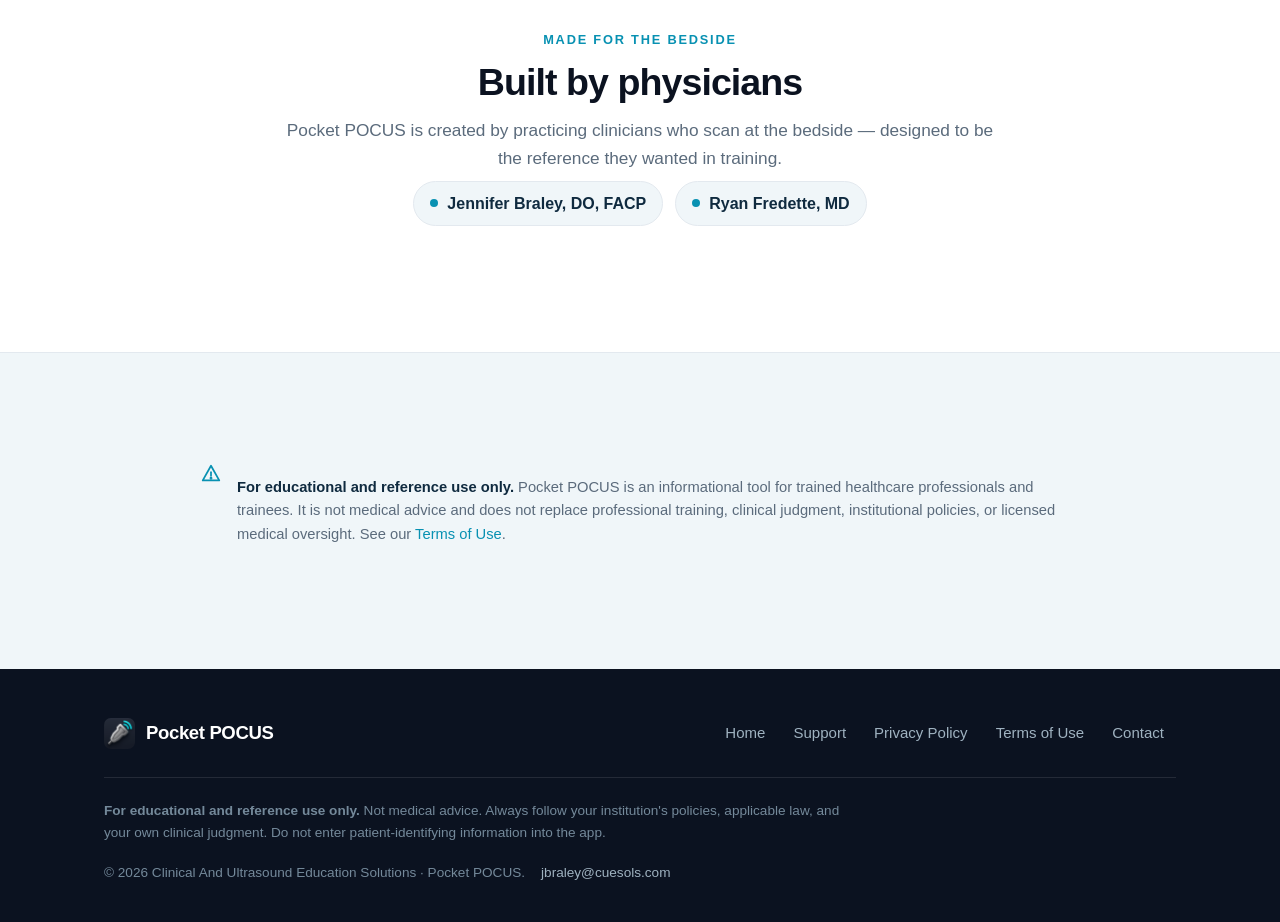
==== commit 6d4cfed1: "Update index.html" ====
--- a/index.html
+++ b/index.html
@@ -39,7 +39,7 @@
         Point-of-Care Ultrasound · iOS
       </span>
       <h1>Every POCUS exam,<br><span class="grad">in your pocket.</span></h1>
-      <p class="lede">A bedside ultrasound reference built for clinicians and trainees — scan protocols, probe positioning, labeled images, real cine clips, and clinical calculators for the views you actually scan.</p>
+      <p class="lede">A bedside ultrasound reference built for clinicians and trainees.</p>
       <div class="hero-cta">
         <span class="btn btn-store" role="img" aria-label="Coming soon to the App Store">
           <span class="store-kicker">Coming soon</span>
@@ -52,7 +52,7 @@
     </div>
     <div class="phone-wrap">
       <div class="phone-glow"></div>
-      <div class="phone"><img src="assets/screen-cardiac.png" alt="Pocket POCUS cardiac screen showing an interactive 3D heart model and a list of cardiac views: PLAX, PSAX, Apical Four-Chamber, Subxiphoid, and IVC."></div>
+      <div class="phone"><img src="assets/screen-plax.png" alt="Pocket POCUS cardiac exam showing PLAX probe orientation and annotated ultrasound image."></div>
     </div>
   </div>
 </section>
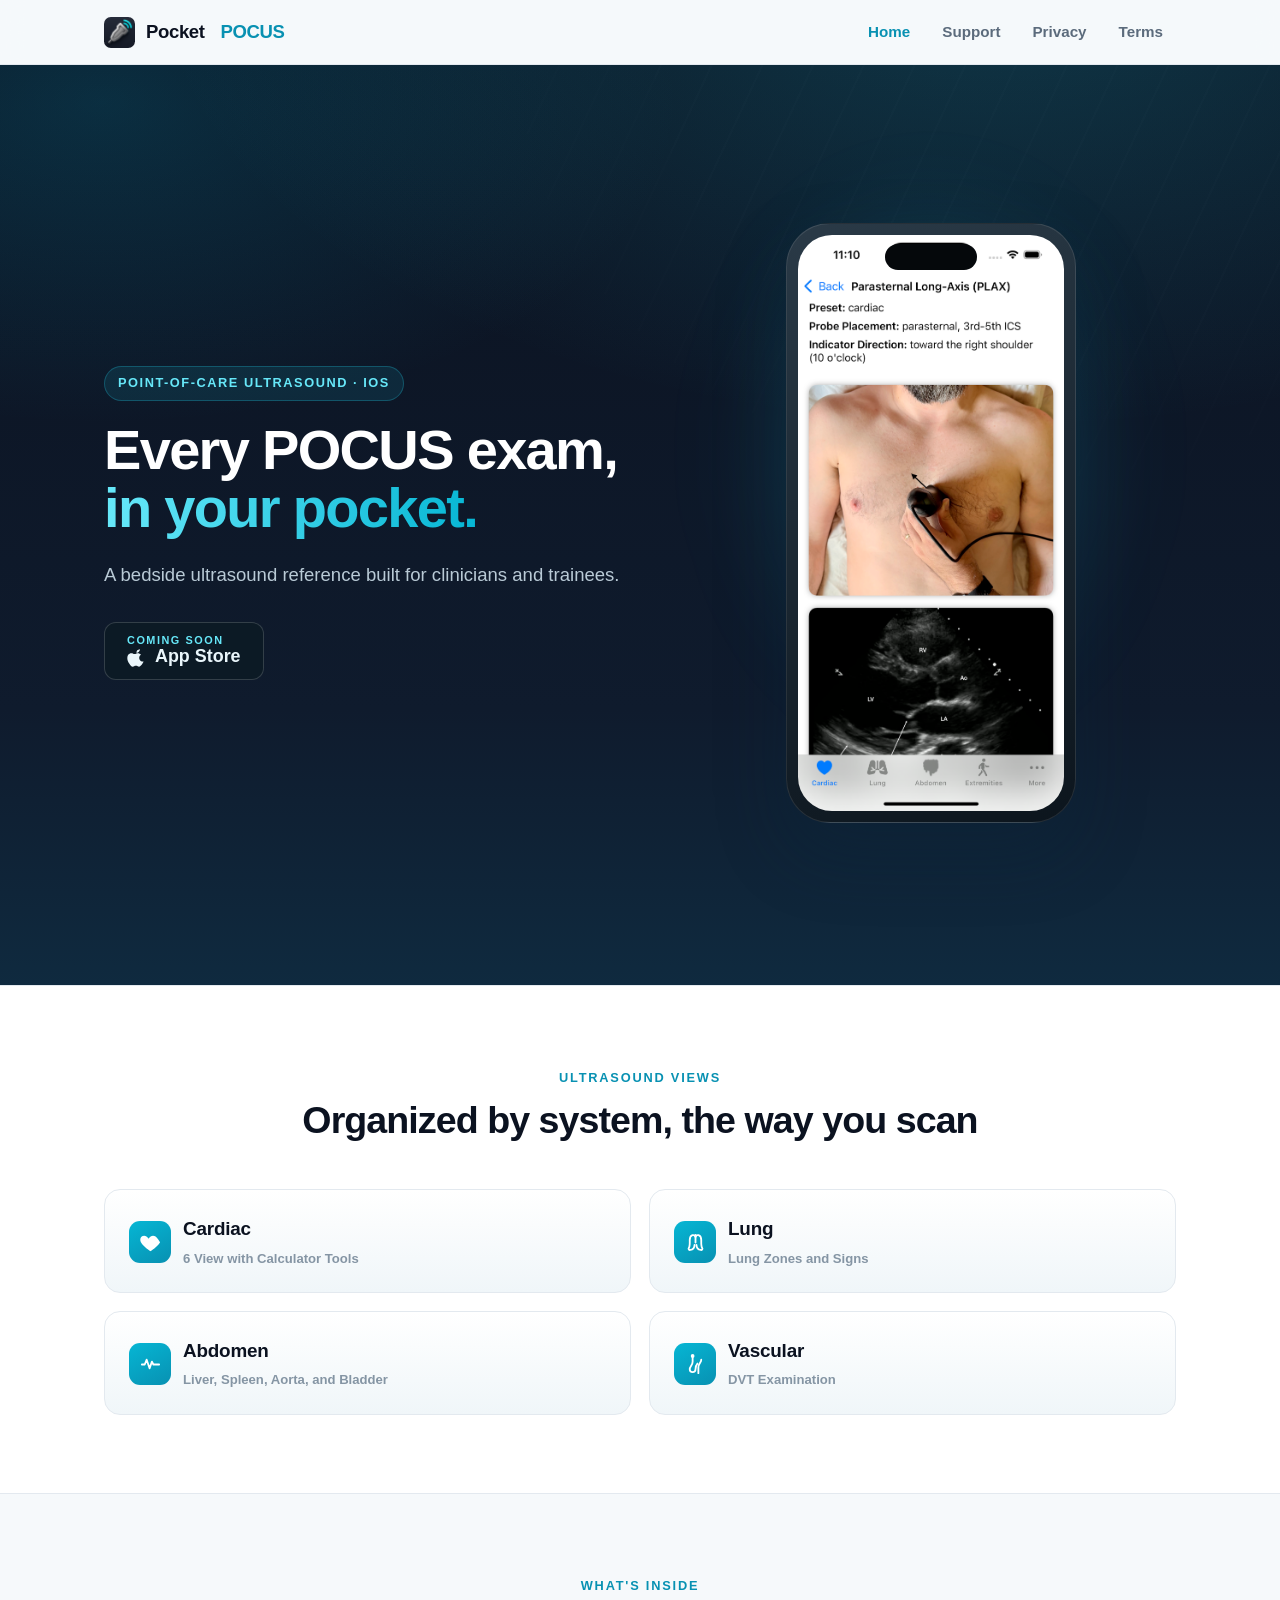
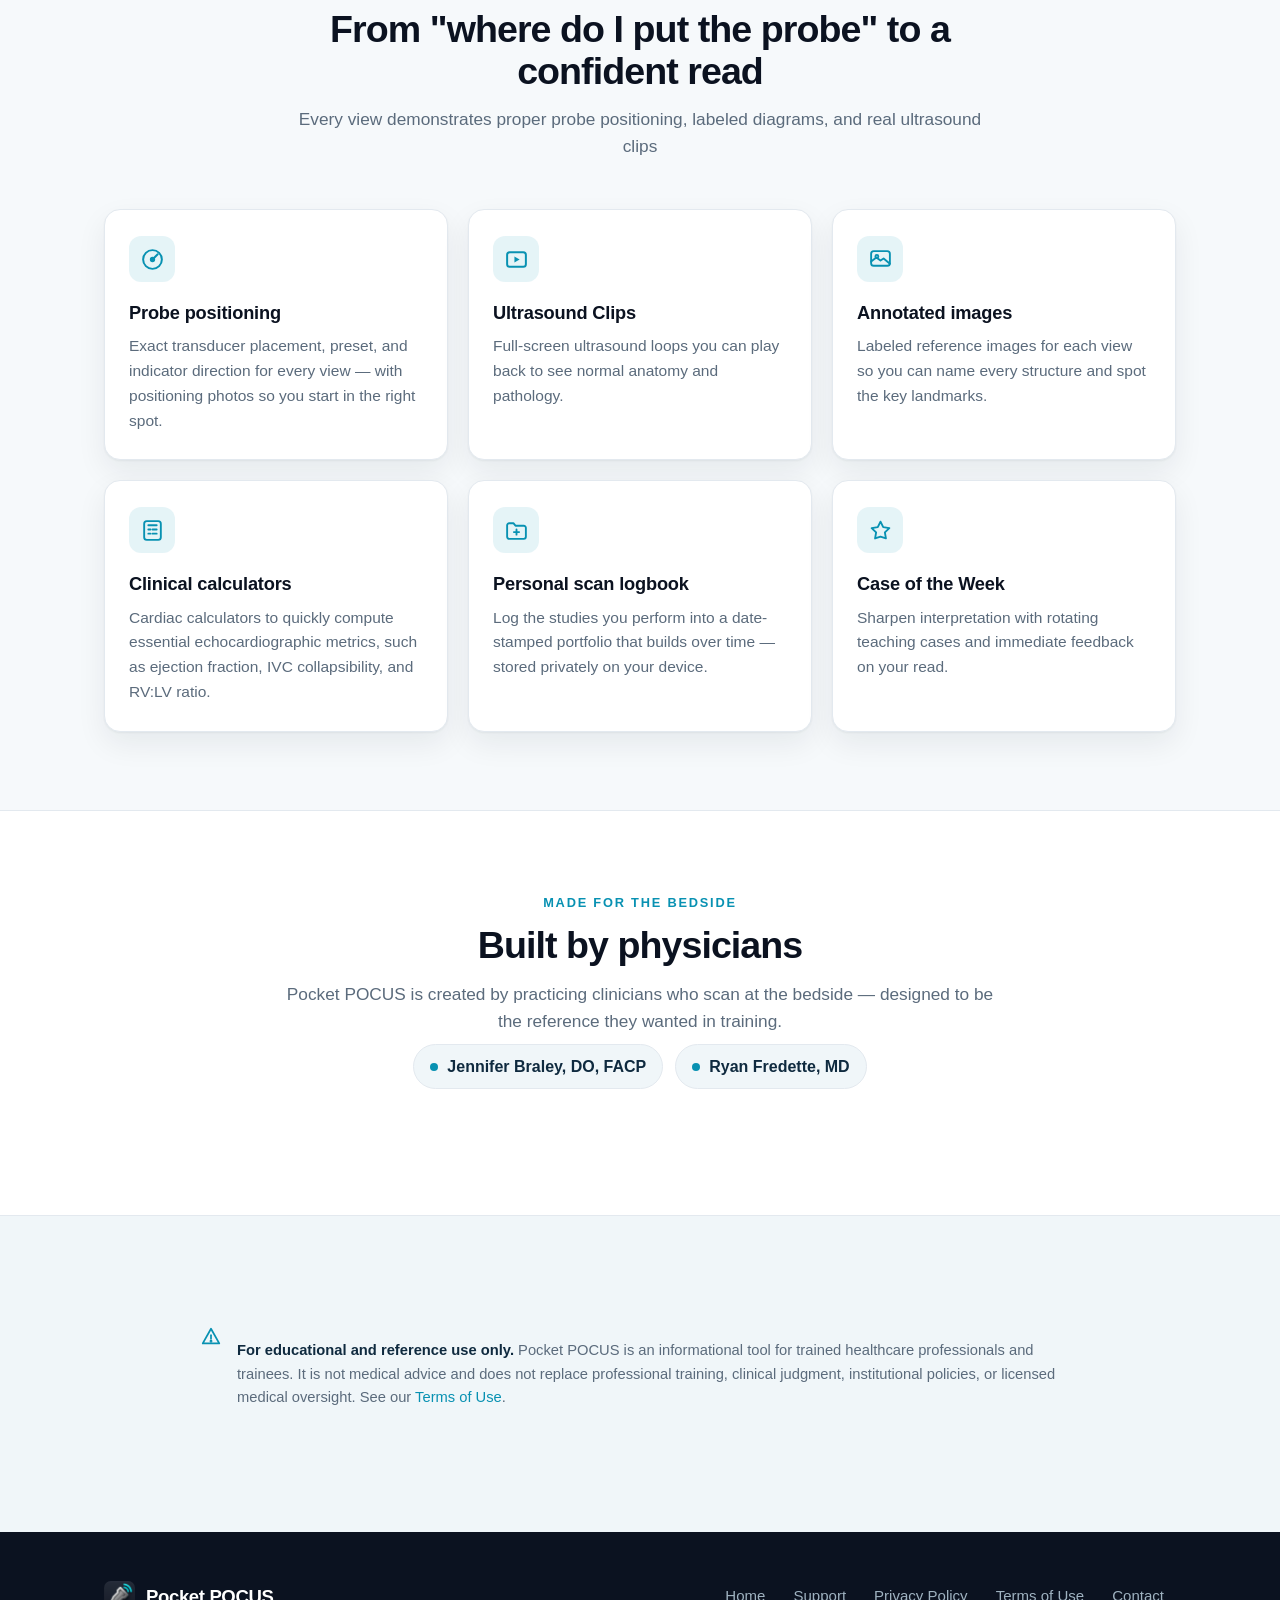
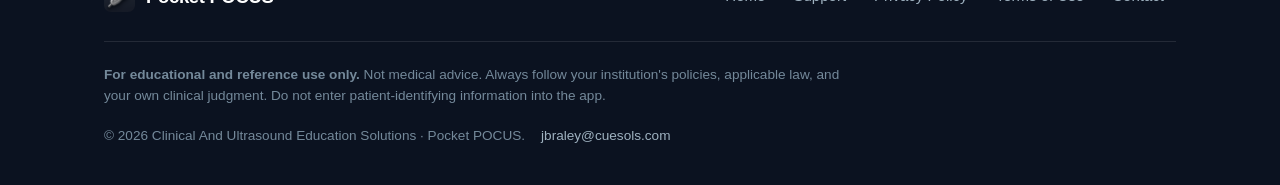
==== commit d8bd26c3: "Update index.html" ====
--- a/index.html
+++ b/index.html
@@ -66,7 +66,7 @@
     </div>
     <div class="proto-grid">
 
-      // CARDIAC
+
       <div class="proto-card">
         <div class="ph">
           <span class="proto-icon"><svg viewBox="0 0 24 24" fill="currentColor"><path d="M12 21s-7.5-4.6-10-9.3C.4 8.4 2 5 5.3 5c2 0 3.3 1.1 4.2 2.4l.5.7.5-.7C11.4 6.1 12.7 5 14.7 5 18 5 19.6 8.4 22 11.7 19.5 16.4 12 21 12 21z"/></svg></span>
@@ -74,7 +74,7 @@
         </div>
       </div>
 
-      // LUNGS
+     
       <div class="proto-card">
         <div class="ph">
           <span class="proto-icon"><svg viewBox="0 0 24 24" fill="none" stroke="currentColor" stroke-width="1.9" stroke-linecap="round" stroke-linejoin="round"><path d="M12 4v8"/><path d="M12 6c-.6-1.3-2-2-3.2-1.6C7 5 6 7 6 9.5c0 3 .3 6.3-1 8.3-.7 1.1.2 2.2 1.5 2 2.6-.4 4.5-2.6 4.5-5.3"/><path d="M12 6c.6-1.3 2-2 3.2-1.6C17 5 18 7 18 9.5c0 3-.3 6.3 1 8.3.7 1.1-.2 2.2-1.5 2-2.6-.4-4.5-2.6-4.5-5.3"/></svg></span>
@@ -82,7 +82,7 @@
         </div>
       </div>
       
-      // ABDOMEN
+     
       <div class="proto-card">
         <div class="ph">
           <span class="proto-icon"><svg viewBox="0 0 24 24" fill="none" stroke="currentColor" stroke-width="1.9" stroke-linecap="round" stroke-linejoin="round"><path d="M3 12h3l2-5 3 9 2.5-7 1.5 3h6"/></svg></span>
@@ -90,7 +90,7 @@
         </div>
       </div>
 
-      // VASCULAR
+      
       <div class="proto-card">
         <div class="ph">
           <span class="proto-icon"><svg viewBox="0 0 24 24" fill="none" stroke="currentColor" stroke-width="1.9" stroke-linecap="round" stroke-linejoin="round"><path d="M9 3v6c0 4-3 5-3 8a3 3 0 0 0 6 0c0-2 0-4 2-6"/><circle cx="9" cy="3" r="1"/><path d="M15 21v-6c0-4 3-5 3-8"/></svg></span>
@@ -111,42 +111,41 @@
     </div>
     <div class="feat-grid">
 
-      // PROBE POSITIONING
+      
       <div class="feat">
         <div class="ic"><svg viewBox="0 0 24 24" fill="none" stroke="currentColor" stroke-width="1.9" stroke-linecap="round" stroke-linejoin="round"><circle cx="12" cy="12" r="9"/><path d="M12 12 17 7"/><circle cx="12" cy="12" r="1.6" fill="currentColor"/></svg></div>
         <h3>Probe positioning</h3>
         <p>Exact transducer placement, preset, and indicator direction for every view — with positioning photos so you start in the right spot.</p>
       </div>
 
-      // ULTRASOUND CLIPS
       <div class="feat">
         <div class="ic"><svg viewBox="0 0 24 24" fill="none" stroke="currentColor" stroke-width="1.9" stroke-linecap="round" stroke-linejoin="round"><rect x="3" y="5" width="18" height="14" rx="2.5"/><path d="M10 9.2v5.6l5-2.8z" fill="currentColor" stroke="none"/></svg></div>
         <h3>Ultrasound Clips</h3>
         <p>Full-screen ultrasound loops you can play back to see normal anatomy and pathology.</p>
       </div>
 
-      // ANNOTATED IMAGES
+  
       <div class="feat">
         <div class="ic"><svg viewBox="0 0 24 24" fill="none" stroke="currentColor" stroke-width="1.8" stroke-linecap="round" stroke-linejoin="round"><rect x="3" y="4" width="18" height="14" rx="2.5"/><path d="M3 14l5-4 4 3 3-2 6 5"/><circle cx="8.5" cy="9" r="1.4"/></svg></div>
         <h3>Annotated images</h3>
         <p>Labeled reference images for each view so you can name every structure and spot the key landmarks.</p>
       </div>
 
-      //CALCULATORS
+    
       <div class="feat">
         <div class="ic"><svg viewBox="0 0 24 24" fill="none" stroke="currentColor" stroke-width="1.8" stroke-linecap="round" stroke-linejoin="round"><rect x="4" y="3" width="16" height="18" rx="2.5"/><path d="M8 7h8"/><path d="M8 11h2M12 11h4M8 15h2M12 15h4"/></svg></div>
         <h3>Clinical calculators</h3>
         <p> Cardiac calculators to quickly compute essential echocardiographic metrics, such as ejection fraction, IVC collapsibility, and RV:LV ratio.</p>
       </div>
       
-      // LOGBOOK
+   
       <div class="feat">
         <div class="ic"><svg viewBox="0 0 24 24" fill="none" stroke="currentColor" stroke-width="1.8" stroke-linecap="round" stroke-linejoin="round"><path d="M3 7a2 2 0 0 1 2-2h4l2 2.4h8a2 2 0 0 1 2 2V18a2 2 0 0 1-2 2H5a2 2 0 0 1-2-2z"/><path d="M12 11v5M9.5 13.5h5"/></svg></div>
         <h3>Personal scan logbook</h3>
         <p>Log the studies you perform into a date-stamped portfolio that builds over time — stored privately on your device.</p>
       </div>
 
-      // CASE OF THE WEEK
+    
       <div class="feat">
         <div class="ic"><svg viewBox="0 0 24 24" fill="none" stroke="currentColor" stroke-width="1.8" stroke-linecap="round" stroke-linejoin="round"><path d="M12 3.5l2.6 5.3 5.9.9-4.3 4.1 1 5.8L12 17.9 6.8 19.6l1-5.8L3.5 9.7l5.9-.9z"/></svg></div>
         <h3>Case of the Week</h3>
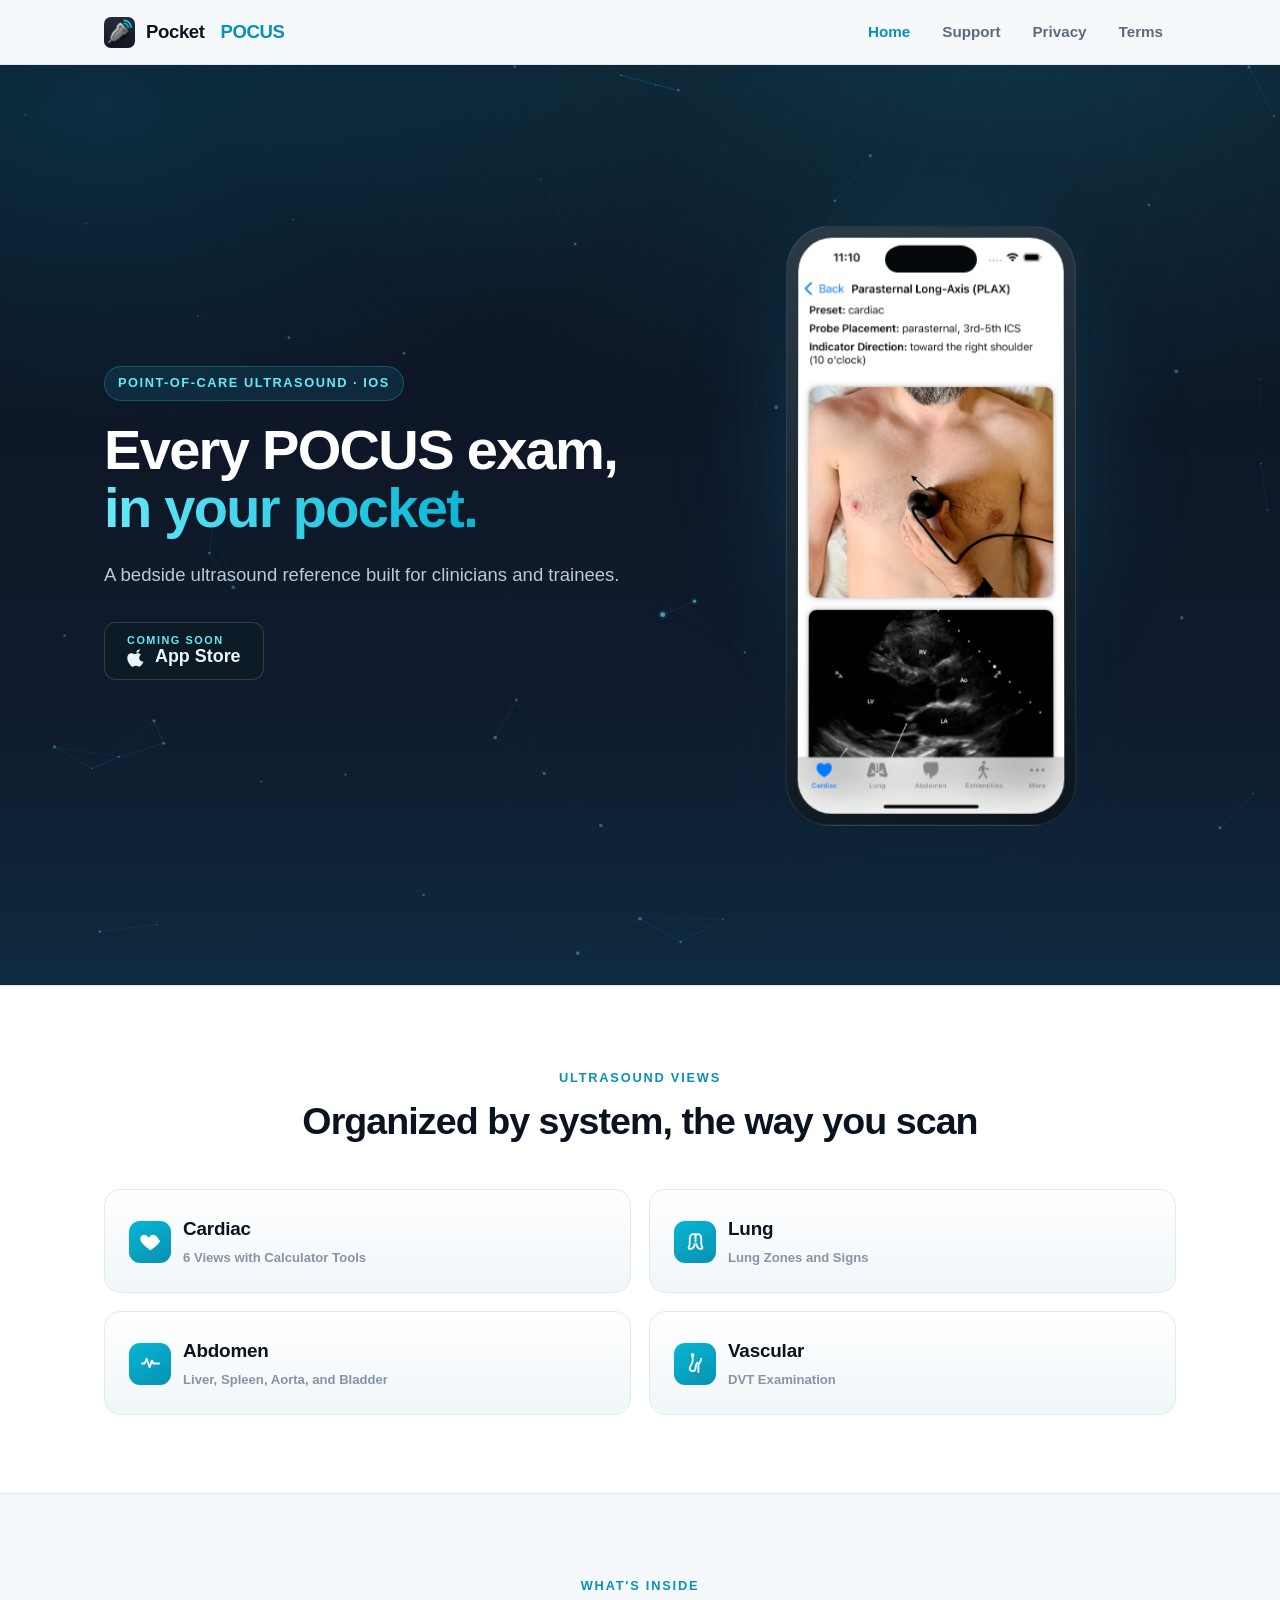
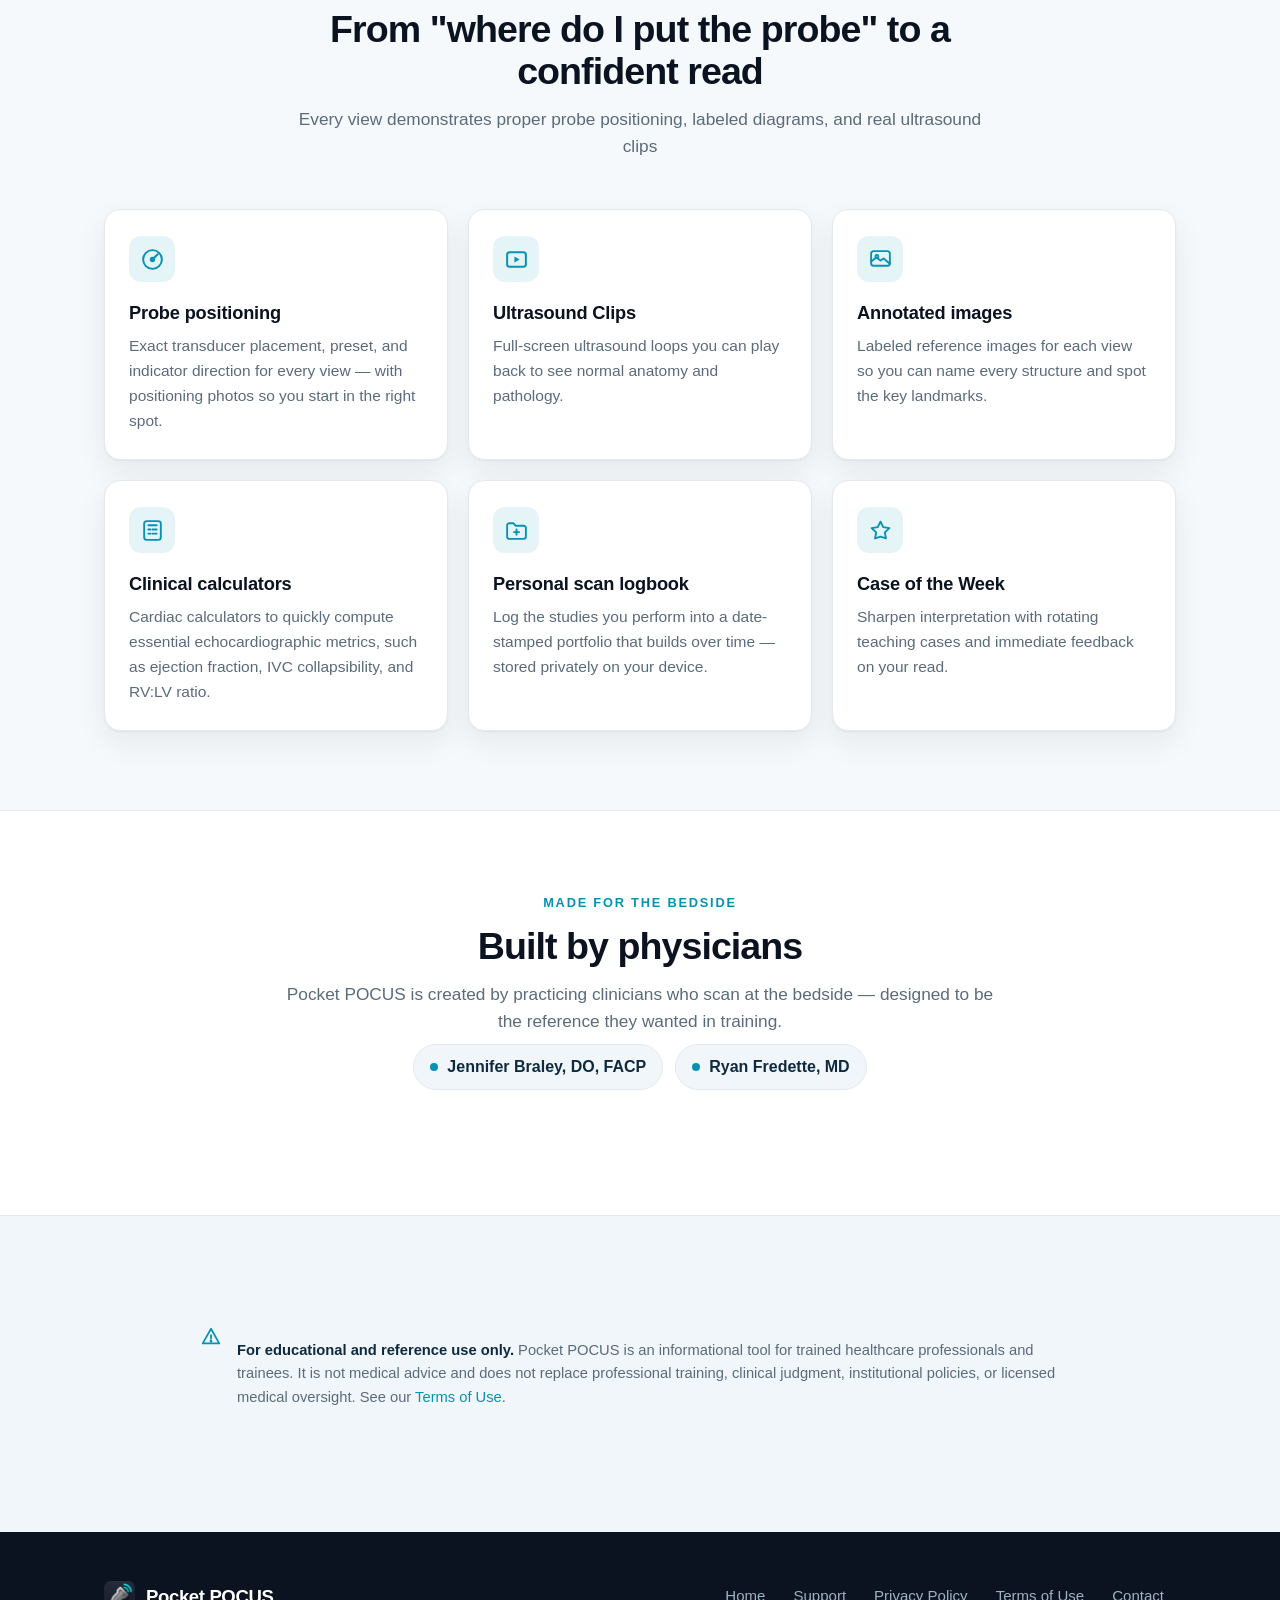
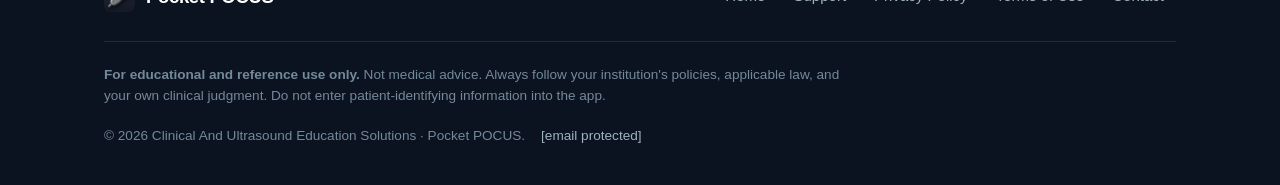
==== commit 86295d24: "Add files via upload" ====
--- a/index.html
+++ b/index.html
@@ -33,8 +33,9 @@
 
 <!-- ===================== HERO ===================== -->
 <section class="hero">
-  <div class="wrap">
-    <div class="hero-text">
+  <canvas class="hero-canvas" id="heroCanvas"></canvas>
+  <div class="wrap">
+    <div class="hero-text" id="heroText">
       <span class="eyebrow">
         Point-of-Care Ultrasound · iOS
       </span>
@@ -50,9 +51,11 @@
         </span>
       </div>
     </div>
-    <div class="phone-wrap">
+    <div class="phone-wrap phone-stage">
       <div class="phone-glow"></div>
-      <div class="phone"><img src="assets/screen-plax.png" alt="Pocket POCUS cardiac exam showing PLAX probe orientation and annotated ultrasound image."></div>
+      <div class="phone-tilt" id="phoneTilt">
+        <div class="phone"><img src="assets/screen-plax.png" alt="Pocket POCUS cardiac exam showing PLAX probe orientation and annotated ultrasound image."></div>
+      </div>
     </div>
   </div>
 </section>
@@ -60,38 +63,34 @@
 <!-- ===================== PROTOCOLS ===================== -->
 <section class="protocols" id="protocols">
   <div class="wrap">
-    <div class="section-head">
+    <div class="section-head reveal">
       <span class="kicker">Ultrasound Views</span>
       <h2>Organized by system, the way you scan</h2>
     </div>
     <div class="proto-grid">
 
-
-      <div class="proto-card">
+      <div class="proto-card reveal">
         <div class="ph">
           <span class="proto-icon"><svg viewBox="0 0 24 24" fill="currentColor"><path d="M12 21s-7.5-4.6-10-9.3C.4 8.4 2 5 5.3 5c2 0 3.3 1.1 4.2 2.4l.5.7.5-.7C11.4 6.1 12.7 5 14.7 5 18 5 19.6 8.4 22 11.7 19.5 16.4 12 21 12 21z"/></svg></span>
-          <div><h3>Cardiac</h3><span class="sub">6 View with Calculator Tools</span></div>
+          <div><h3>Cardiac</h3><span class="sub">6 Views with Calculator Tools</span></div>
         </div>
       </div>
 
-     
-      <div class="proto-card">
+      <div class="proto-card reveal">
         <div class="ph">
           <span class="proto-icon"><svg viewBox="0 0 24 24" fill="none" stroke="currentColor" stroke-width="1.9" stroke-linecap="round" stroke-linejoin="round"><path d="M12 4v8"/><path d="M12 6c-.6-1.3-2-2-3.2-1.6C7 5 6 7 6 9.5c0 3 .3 6.3-1 8.3-.7 1.1.2 2.2 1.5 2 2.6-.4 4.5-2.6 4.5-5.3"/><path d="M12 6c.6-1.3 2-2 3.2-1.6C17 5 18 7 18 9.5c0 3-.3 6.3 1 8.3.7 1.1-.2 2.2-1.5 2-2.6-.4-4.5-2.6-4.5-5.3"/></svg></span>
-          <div><h3>Lung</h3><span class="sub"> Lung Zones and Signs</span></div>
+          <div><h3>Lung</h3><span class="sub">Lung Zones and Signs</span></div>
         </div>
       </div>
-      
-     
-      <div class="proto-card">
+
+      <div class="proto-card reveal">
         <div class="ph">
           <span class="proto-icon"><svg viewBox="0 0 24 24" fill="none" stroke="currentColor" stroke-width="1.9" stroke-linecap="round" stroke-linejoin="round"><path d="M3 12h3l2-5 3 9 2.5-7 1.5 3h6"/></svg></span>
           <div><h3>Abdomen</h3><span class="sub">Liver, Spleen, Aorta, and Bladder</span></div>
         </div>
       </div>
 
-      
-      <div class="proto-card">
+      <div class="proto-card reveal">
         <div class="ph">
           <span class="proto-icon"><svg viewBox="0 0 24 24" fill="none" stroke="currentColor" stroke-width="1.9" stroke-linecap="round" stroke-linejoin="round"><path d="M9 3v6c0 4-3 5-3 8a3 3 0 0 0 6 0c0-2 0-4 2-6"/><circle cx="9" cy="3" r="1"/><path d="M15 21v-6c0-4 3-5 3-8"/></svg></span>
           <div><h3>Vascular</h3><span class="sub">DVT Examination</span></div>
@@ -104,49 +103,44 @@
 <!-- ===================== FEATURES ===================== -->
 <section class="features" id="inside">
   <div class="wrap">
-    <div class="section-head">
+    <div class="section-head reveal">
       <span class="kicker">What's inside</span>
       <h2>From "where do I put the probe" to a confident read</h2>
       <p>Every view demonstrates proper probe positioning, labeled diagrams, and real ultrasound clips</p>
     </div>
     <div class="feat-grid">
 
-      
-      <div class="feat">
+      <div class="feat reveal">
         <div class="ic"><svg viewBox="0 0 24 24" fill="none" stroke="currentColor" stroke-width="1.9" stroke-linecap="round" stroke-linejoin="round"><circle cx="12" cy="12" r="9"/><path d="M12 12 17 7"/><circle cx="12" cy="12" r="1.6" fill="currentColor"/></svg></div>
         <h3>Probe positioning</h3>
         <p>Exact transducer placement, preset, and indicator direction for every view — with positioning photos so you start in the right spot.</p>
       </div>
 
-      <div class="feat">
+      <div class="feat reveal">
         <div class="ic"><svg viewBox="0 0 24 24" fill="none" stroke="currentColor" stroke-width="1.9" stroke-linecap="round" stroke-linejoin="round"><rect x="3" y="5" width="18" height="14" rx="2.5"/><path d="M10 9.2v5.6l5-2.8z" fill="currentColor" stroke="none"/></svg></div>
         <h3>Ultrasound Clips</h3>
         <p>Full-screen ultrasound loops you can play back to see normal anatomy and pathology.</p>
       </div>
 
-  
-      <div class="feat">
+      <div class="feat reveal">
         <div class="ic"><svg viewBox="0 0 24 24" fill="none" stroke="currentColor" stroke-width="1.8" stroke-linecap="round" stroke-linejoin="round"><rect x="3" y="4" width="18" height="14" rx="2.5"/><path d="M3 14l5-4 4 3 3-2 6 5"/><circle cx="8.5" cy="9" r="1.4"/></svg></div>
         <h3>Annotated images</h3>
         <p>Labeled reference images for each view so you can name every structure and spot the key landmarks.</p>
       </div>
 
-    
-      <div class="feat">
+      <div class="feat reveal">
         <div class="ic"><svg viewBox="0 0 24 24" fill="none" stroke="currentColor" stroke-width="1.8" stroke-linecap="round" stroke-linejoin="round"><rect x="4" y="3" width="16" height="18" rx="2.5"/><path d="M8 7h8"/><path d="M8 11h2M12 11h4M8 15h2M12 15h4"/></svg></div>
         <h3>Clinical calculators</h3>
-        <p> Cardiac calculators to quickly compute essential echocardiographic metrics, such as ejection fraction, IVC collapsibility, and RV:LV ratio.</p>
-      </div>
-      
-   
-      <div class="feat">
+        <p>Cardiac calculators to quickly compute essential echocardiographic metrics, such as ejection fraction, IVC collapsibility, and RV:LV ratio.</p>
+      </div>
+
+      <div class="feat reveal">
         <div class="ic"><svg viewBox="0 0 24 24" fill="none" stroke="currentColor" stroke-width="1.8" stroke-linecap="round" stroke-linejoin="round"><path d="M3 7a2 2 0 0 1 2-2h4l2 2.4h8a2 2 0 0 1 2 2V18a2 2 0 0 1-2 2H5a2 2 0 0 1-2-2z"/><path d="M12 11v5M9.5 13.5h5"/></svg></div>
         <h3>Personal scan logbook</h3>
         <p>Log the studies you perform into a date-stamped portfolio that builds over time — stored privately on your device.</p>
       </div>
 
-    
-      <div class="feat">
+      <div class="feat reveal">
         <div class="ic"><svg viewBox="0 0 24 24" fill="none" stroke="currentColor" stroke-width="1.8" stroke-linecap="round" stroke-linejoin="round"><path d="M12 3.5l2.6 5.3 5.9.9-4.3 4.1 1 5.8L12 17.9 6.8 19.6l1-5.8L3.5 9.7l5.9-.9z"/></svg></div>
         <h3>Case of the Week</h3>
         <p>Sharpen interpretation with rotating teaching cases and immediate feedback on your read.</p>
@@ -159,7 +153,7 @@
 <!-- ===================== BUILT BY ===================== -->
 <section class="band">
   <div class="wrap">
-    <div class="section-head">
+    <div class="section-head reveal">
       <span class="kicker">Made for the bedside</span>
       <h2>Built by physicians</h2>
       <p>Pocket POCUS is created by practicing clinicians who scan at the bedside — designed to be the reference they wanted in training.</p>
@@ -174,7 +168,7 @@
 <!-- ===================== DISCLAIMER ===================== -->
 <section class="disclaimer">
   <div class="wrap">
-    <div class="box">
+    <div class="box reveal">
       <svg viewBox="0 0 24 24" fill="none" stroke="currentColor" stroke-width="1.9" stroke-linecap="round" stroke-linejoin="round"><path d="M12 3l9 16H3z"/><path d="M12 10v4"/><circle cx="12" cy="16.6" r="0.6" fill="currentColor"/></svg>
       <p><b>For educational and reference use only.</b> Pocket POCUS is an informational tool for trained healthcare professionals and trainees. It is not medical advice and does not replace professional training, clinical judgment, institutional policies, or licensed medical oversight. See our <a href="terms.html">Terms of Use</a>.</p>
     </div>
@@ -194,16 +188,142 @@
         <a href="support.html">Support</a>
         <a href="privacy.html">Privacy Policy</a>
         <a href="terms.html">Terms of Use</a>
-        <a href="mailto:jbraley@cuesols.com">Contact</a>
+        <a href="/cdn-cgi/l/email-protection#f49e96869598918db4978191879b9887da979b99">Contact</a>
       </nav>
     </div>
     <p class="legal-note"><b>For educational and reference use only.</b> Not medical advice. Always follow your institution's policies, applicable law, and your own clinical judgment. Do not enter patient-identifying information into the app.</p>
     <div class="copy">
       <span>© 2026 Clinical And Ultrasound Education Solutions · Pocket POCUS.</span>
-      <a href="mailto:jbraley@cuesols.com">jbraley@cuesols.com</a>
+      <a href="/cdn-cgi/l/email-protection#8fe5edfdeee3eaf6cfecfaeafce0e3fca1ece0e2"><span class="__cf_email__" data-cfemail="167c7464777a736f5675637365797a653875797b">[email&#160;protected]</span></a>
     </div>
   </div>
 </footer>
+
+<!-- ===================== HERO ANIMATION ===================== -->
+<script data-cfasync="false" src="/cdn-cgi/scripts/5c5dd728/cloudflare-static/email-decode.min.js"></script><script>
+(function () {
+  var reduce = window.matchMedia && window.matchMedia('(prefers-reduced-motion: reduce)').matches;
+
+  /* ---- Scroll reveals ---- */
+  var reveals = Array.prototype.slice.call(document.querySelectorAll('.reveal'));
+  if (reduce || !('IntersectionObserver' in window)) {
+    reveals.forEach(function (el) { el.classList.add('in'); });
+  } else {
+    var io = new IntersectionObserver(function (entries) {
+      entries.forEach(function (e) {
+        if (e.isIntersecting) { e.target.classList.add('in'); io.unobserve(e.target); }
+      });
+    }, { threshold: 0.12, rootMargin: '0px 0px -8% 0px' });
+    reveals.forEach(function (el) { io.observe(el); });
+  }
+
+  /* ---- Hero: particle field + cursor-reactive tilt ---- */
+  var canvas = document.getElementById('heroCanvas');
+  var tilt = document.getElementById('phoneTilt');
+  var text = document.getElementById('heroText');
+  if (!canvas) return;
+  var ctx = canvas.getContext('2d');
+
+  var DENSITY = 58;      // number of floating dots
+  var MI = 1;            // motion intensity
+  var mouse = { x: 0.5, y: 0.5 };
+  var tiltState = { x: 0, y: 0 };
+  var par = { x: 0, y: 0 };
+  var scrollY = 0, cw = 0, ch = 0, parts = [], t = 0, raf = null;
+
+  function initParts() {
+    parts = [];
+    for (var i = 0; i < DENSITY; i++) {
+      parts.push({
+        x: Math.random(), y: Math.random(),
+        vx: (Math.random() - 0.5) * 0.0007, vy: (Math.random() - 0.5) * 0.0007,
+        r: Math.random() * 1.5 + 0.6
+      });
+    }
+  }
+
+  function sizeCanvas() {
+    var w = canvas.clientWidth, h = canvas.clientHeight;
+    if (!w || !h) return;
+    var dpr = Math.min(window.devicePixelRatio || 1, 2);
+    canvas.width = Math.round(w * dpr);
+    canvas.height = Math.round(h * dpr);
+    ctx.setTransform(dpr, 0, 0, dpr, 0, 0);
+    cw = w; ch = h;
+  }
+
+  function draw() {
+    var w = cw, h = ch;
+    if (!w || !h) { sizeCanvas(); w = cw; h = ch; if (!w || !h) return; }
+    ctx.clearRect(0, 0, w, h);
+    var i, j;
+    for (i = 0; i < parts.length; i++) {
+      var p = parts[i];
+      p.x += p.vx; p.y += p.vy;
+      if (p.x < 0) p.x += 1; if (p.x > 1) p.x -= 1;
+      if (p.y < 0) p.y += 1; if (p.y > 1) p.y -= 1;
+    }
+    var mx = mouse.x * w, my = mouse.y * h;
+    // connecting links
+    ctx.lineWidth = 1;
+    for (i = 0; i < parts.length; i++) {
+      for (j = i + 1; j < parts.length; j++) {
+        var a = parts[i], b = parts[j];
+        var dx = (a.x - b.x) * w, dy = (a.y - b.y) * h;
+        var d = Math.sqrt(dx * dx + dy * dy);
+        if (d < 120) {
+          ctx.strokeStyle = 'rgba(34,211,238,' + ((1 - d / 120) * 0.15) + ')';
+          ctx.beginPath();
+          ctx.moveTo(a.x * w, a.y * h);
+          ctx.lineTo(b.x * w, b.y * h);
+          ctx.stroke();
+        }
+      }
+    }
+    // dots — brighten + bloom near the cursor
+    for (i = 0; i < parts.length; i++) {
+      var p2 = parts[i];
+      var px = p2.x * w, py = p2.y * h;
+      var dd = Math.sqrt((px - mx) * (px - mx) + (py - my) * (py - my));
+      var glow = Math.max(0, 1 - dd / 150);
+      ctx.beginPath();
+      ctx.arc(px, py, p2.r + glow * 2.2, 0, 6.2832);
+      ctx.fillStyle = 'rgba(103,232,249,' + (0.34 + glow * 0.62) + ')';
+      if (glow > 0.02) { ctx.shadowColor = 'rgba(34,211,238,0.9)'; ctx.shadowBlur = glow * 11; }
+      ctx.fill();
+      ctx.shadowBlur = 0;
+    }
+  }
+
+  function loop(ts) {
+    t = ts * 0.001;
+    var tx = (mouse.y - 0.5) * -12 * MI;
+    var ty = (mouse.x - 0.5) * 16 * MI;
+    tiltState.x += (tx - tiltState.x) * 0.08;
+    tiltState.y += (ty - tiltState.y) * 0.08;
+    par.x += ((mouse.x - 0.5) - par.x) * 0.08;
+    par.y += ((mouse.y - 0.5) - par.y) * 0.08;
+    var idle = Math.sin(t * 0.9) * 2;
+    if (tilt) {
+      tilt.style.transform =
+        'rotateX(' + (tiltState.x + idle * 0.3) + 'deg) rotateY(' + tiltState.y + 'deg) translateY(' + (scrollY * 0.05 + idle) + 'px)';
+    }
+    if (text) {
+      text.style.transform = 'translate(' + (par.x * -16) + 'px,' + (par.y * -10 + scrollY * 0.08) + 'px)';
+    }
+    draw();
+    raf = requestAnimationFrame(loop);
+  }
+
+  window.addEventListener('scroll', function () { scrollY = window.scrollY || window.pageYOffset || 0; }, { passive: true });
+  window.addEventListener('pointermove', function (e) { mouse.x = e.clientX / window.innerWidth; mouse.y = e.clientY / window.innerHeight; }, { passive: true });
+  window.addEventListener('resize', sizeCanvas);
+
+  initParts();
+  sizeCanvas();
+  if (reduce) { draw(); } else { raf = requestAnimationFrame(loop); }
+})();
+</script>
 
 </body>
 </html>
--- a/styles.css
+++ b/styles.css
@@ -376,3 +376,43 @@
   .shots { grid-template-columns: 1fr; max-width: 320px; margin: 0 auto; }
   .footer .top { flex-direction: column; align-items: flex-start; }
 }
+
+
+/* ==========================================================================
+   Cursor Cinema hero — interactive additions
+   (particle field, cursor-reactive 3D tilt, scroll reveals)
+   ========================================================================== */
+
+.hero { min-height: 100vh; display: flex; align-items: center; }
+.hero .wrap { z-index: 2; }
+
+/* Ambient particle field canvas (behind hero content) */
+.hero-canvas {
+  position: absolute; inset: 0; width: 100%; height: 100%;
+  z-index: 1; pointer-events: none;
+}
+
+/* 3D stage + phone that tilts toward the cursor */
+.phone-stage { perspective: 1150px; }
+.phone-tilt {
+  position: relative; z-index: 2;
+  transform-style: preserve-3d; will-change: transform;
+}
+
+/* Scroll reveals */
+.reveal {
+  opacity: 0; transform: translateY(26px);
+  transition: opacity .7s cubic-bezier(.2,.7,.2,1), transform .7s cubic-bezier(.2,.7,.2,1);
+  will-change: opacity, transform;
+}
+.reveal.in { opacity: 1; transform: none; }
+.proto-card.reveal:nth-child(2) { transition-delay: .07s; }
+.proto-card.reveal:nth-child(3) { transition-delay: .14s; }
+.proto-card.reveal:nth-child(4) { transition-delay: .21s; }
+.feat.reveal:nth-child(3n+2) { transition-delay: .07s; }
+.feat.reveal:nth-child(3n+3) { transition-delay: .14s; }
+
+@media (prefers-reduced-motion: reduce) {
+  .reveal { opacity: 1; transform: none; transition: none; }
+  .phone-tilt { transform: none !important; }
+}
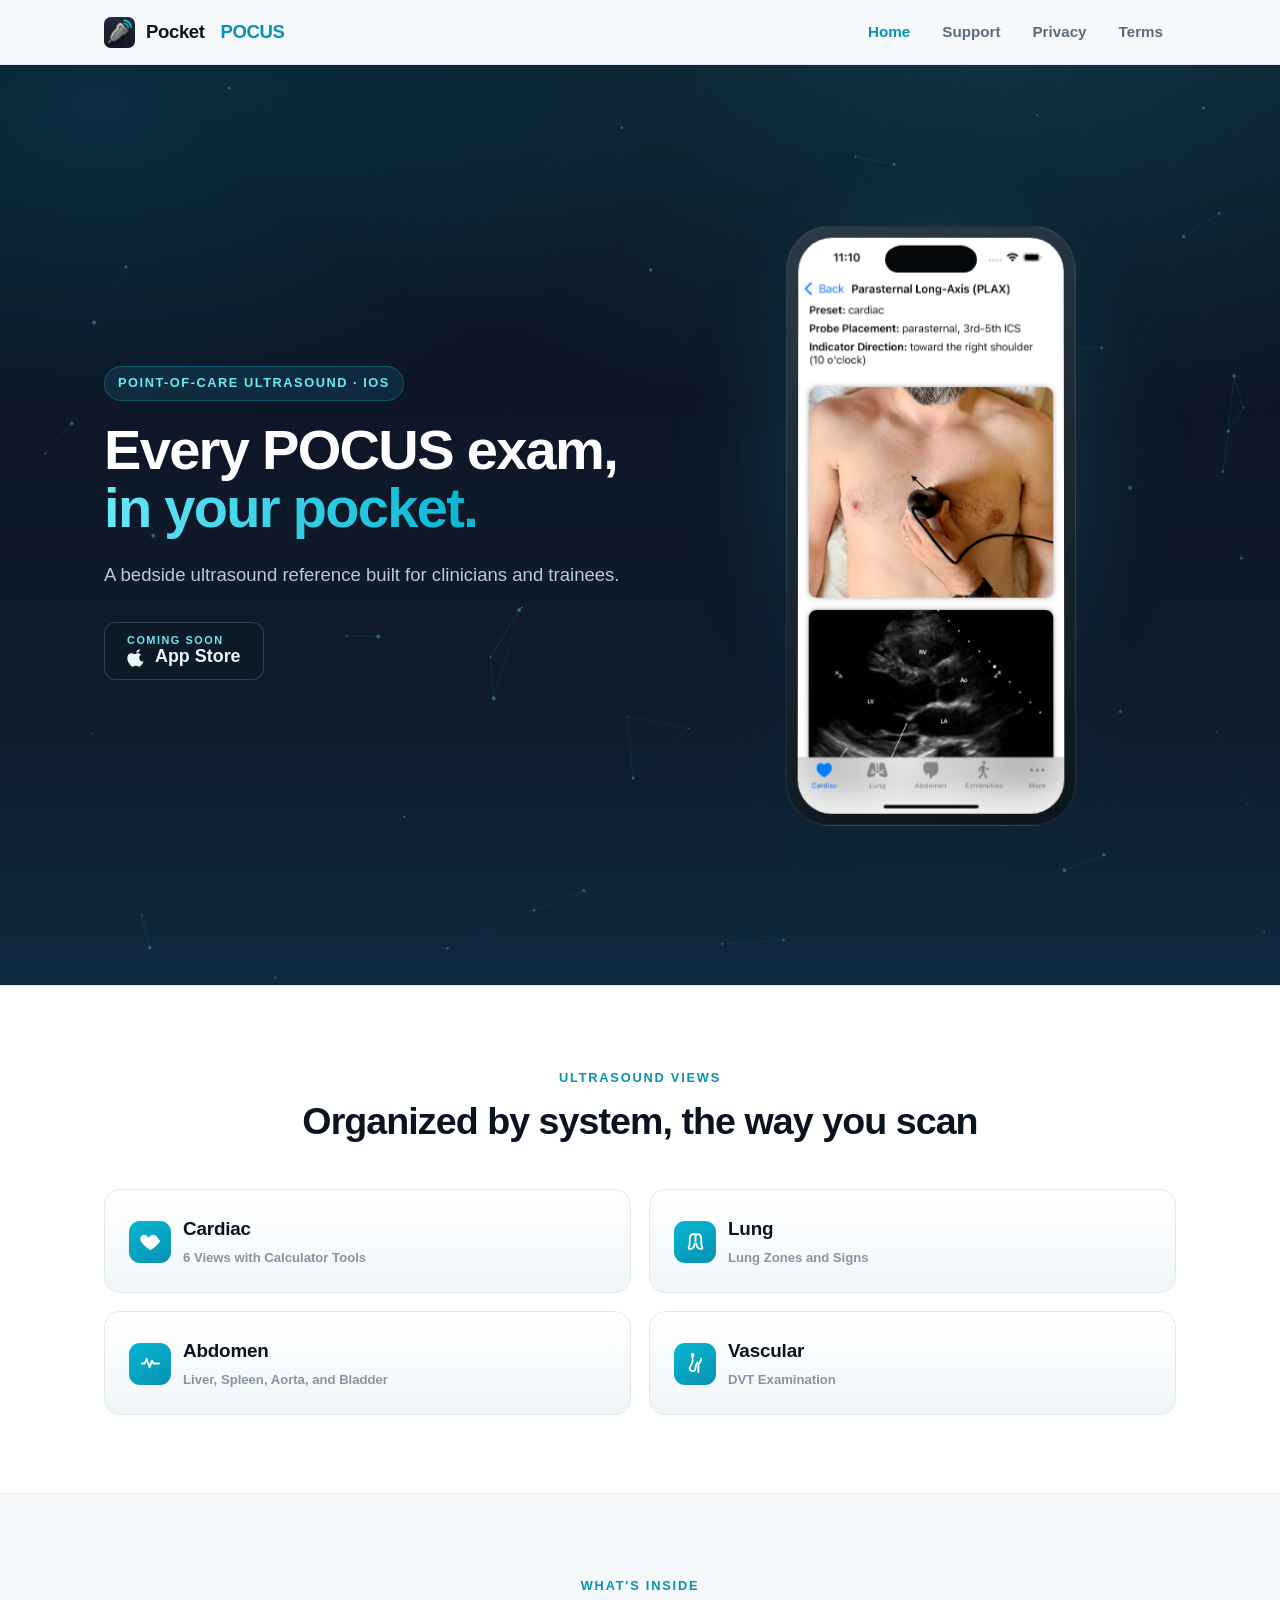
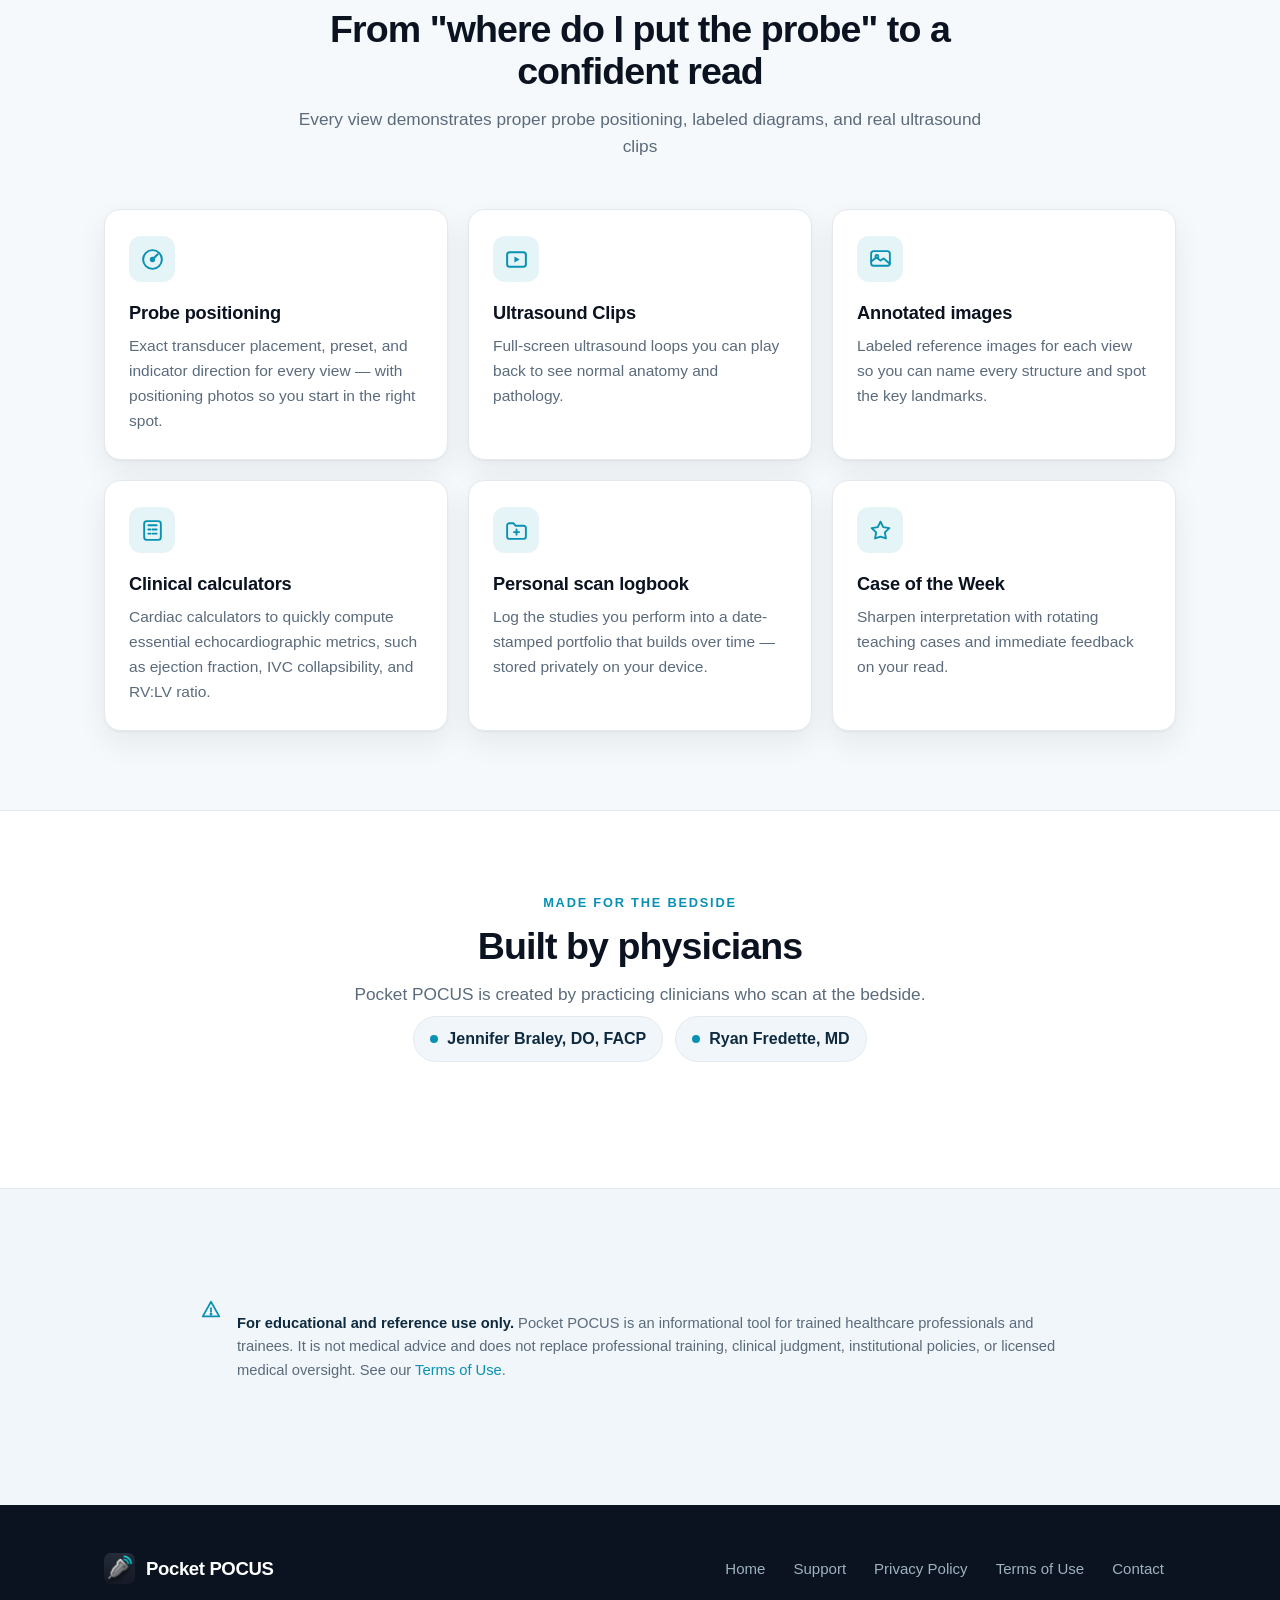
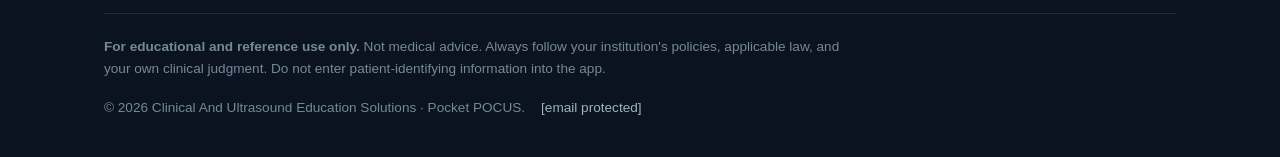
==== commit c24baddc: "Update index.html" ====
--- a/index.html
+++ b/index.html
@@ -156,7 +156,7 @@
     <div class="section-head reveal">
       <span class="kicker">Made for the bedside</span>
       <h2>Built by physicians</h2>
-      <p>Pocket POCUS is created by practicing clinicians who scan at the bedside — designed to be the reference they wanted in training.</p>
+      <p>Pocket POCUS is created by practicing clinicians who scan at the bedside.</p>
       <div class="authors">
         <span class="author"><span class="dot"></span>Jennifer Braley, DO, FACP</span>
         <span class="author"><span class="dot"></span>Ryan Fredette, MD</span>
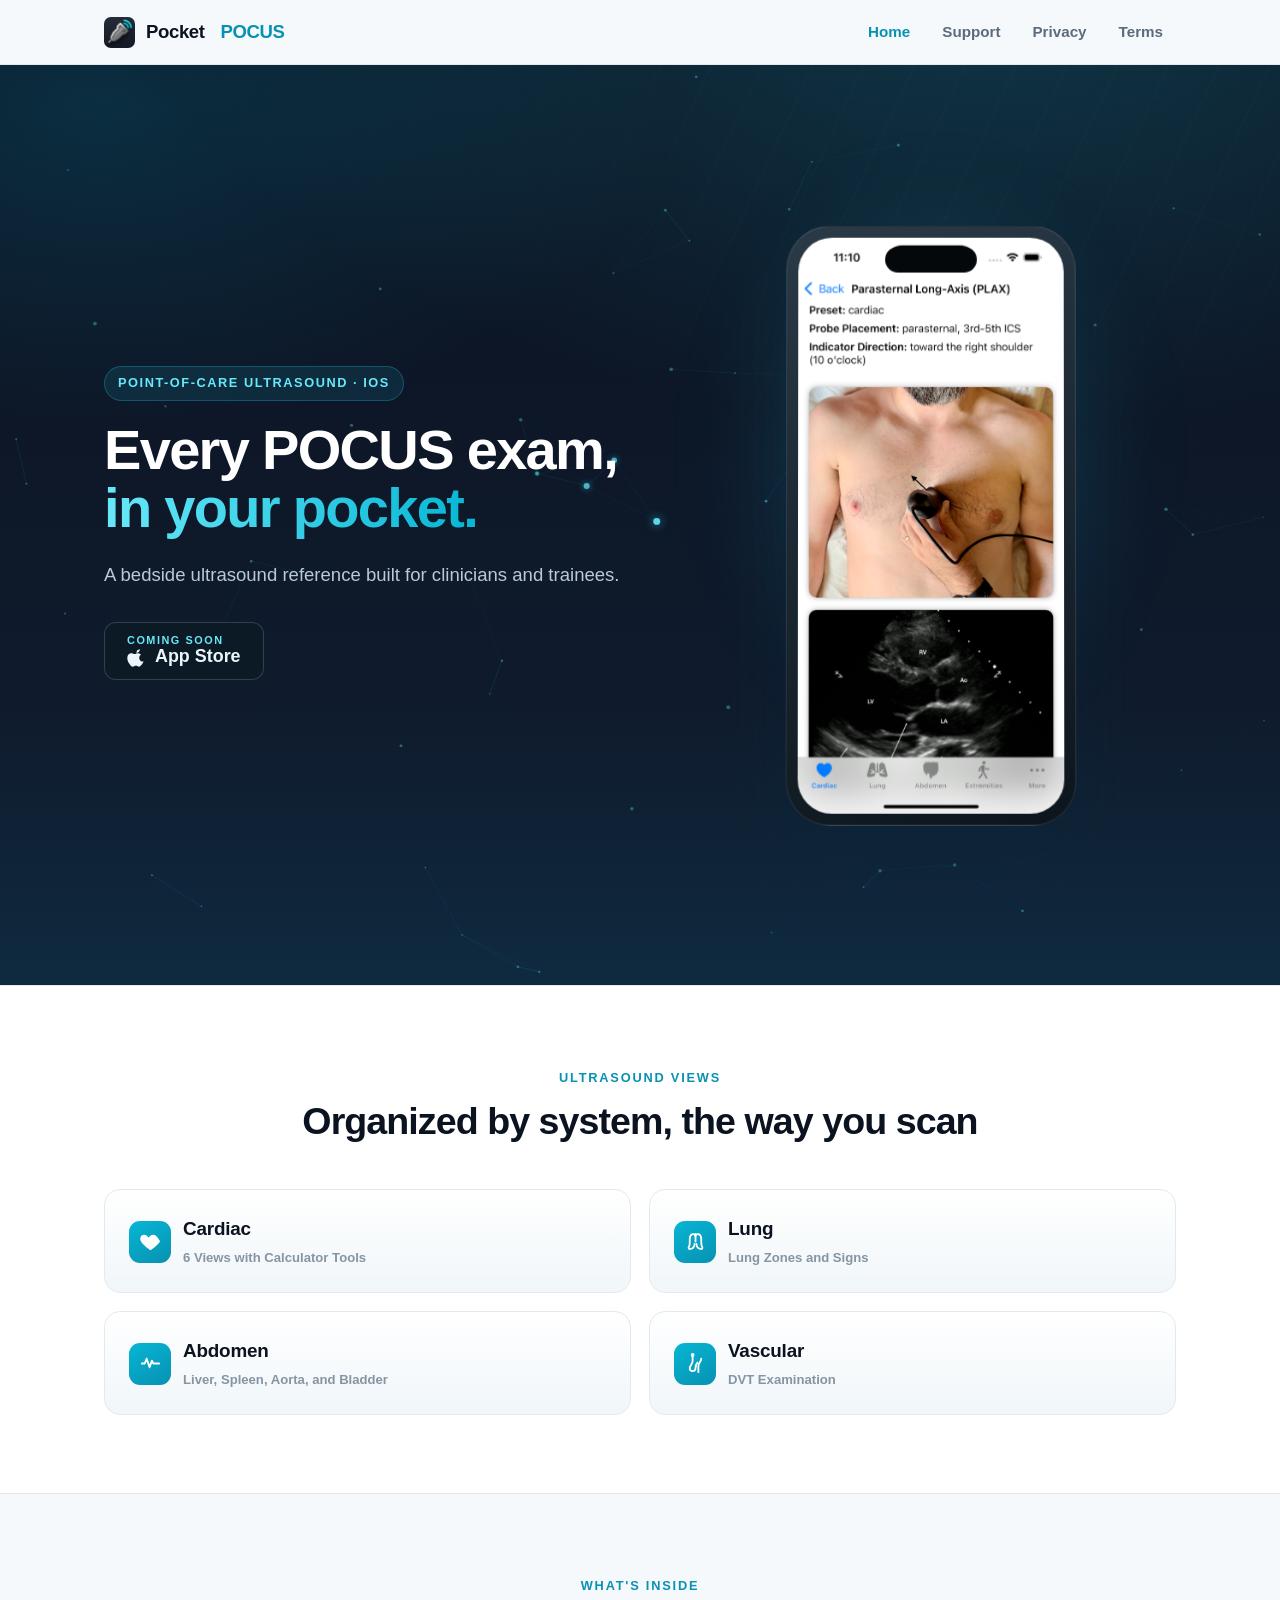
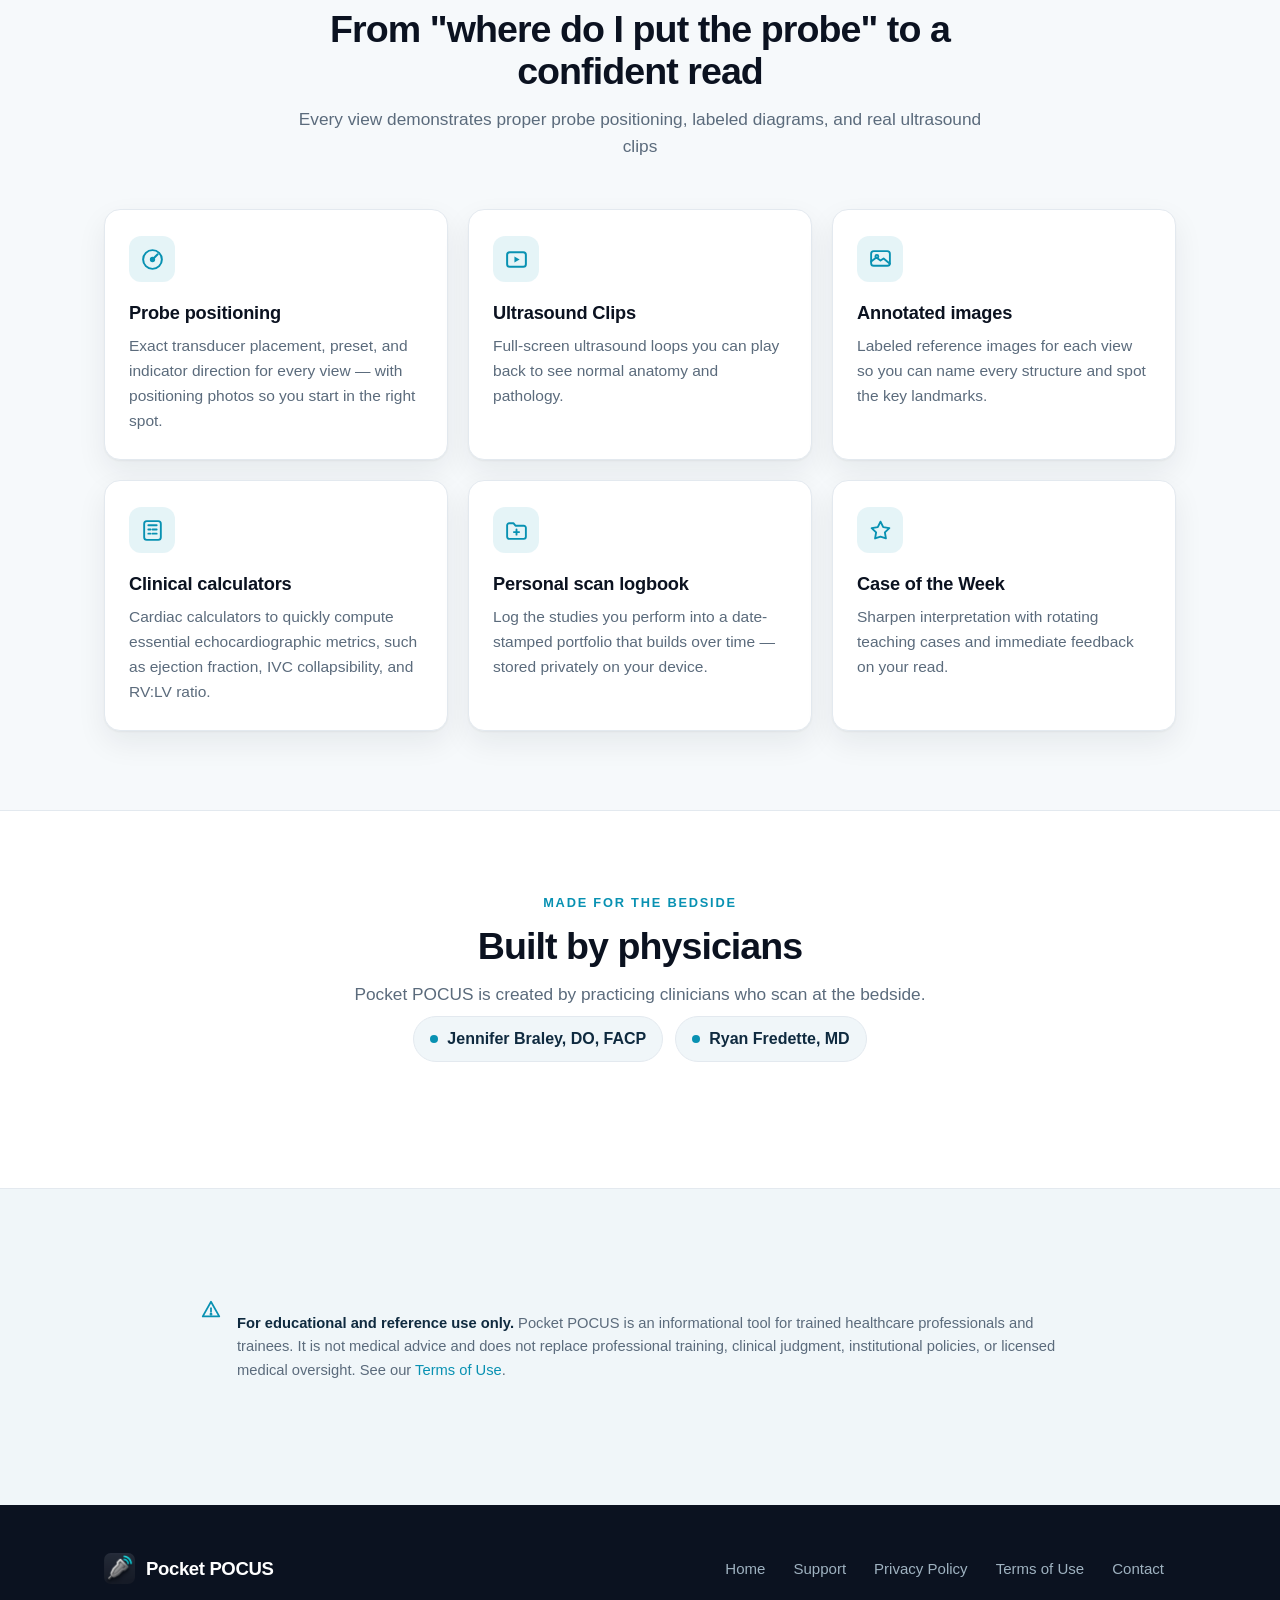
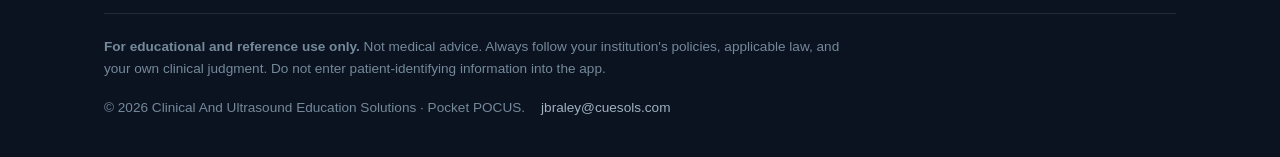
==== commit fb291e75: "Update index.html" ====
--- a/index.html
+++ b/index.html
@@ -194,7 +194,7 @@
     <p class="legal-note"><b>For educational and reference use only.</b> Not medical advice. Always follow your institution's policies, applicable law, and your own clinical judgment. Do not enter patient-identifying information into the app.</p>
     <div class="copy">
       <span>© 2026 Clinical And Ultrasound Education Solutions · Pocket POCUS.</span>
-      <a href="/cdn-cgi/l/email-protection#8fe5edfdeee3eaf6cfecfaeafce0e3fca1ece0e2"><span class="__cf_email__" data-cfemail="167c7464777a736f5675637365797a653875797b">[email&#160;protected]</span></a>
+      <a href="mailto:jbraley@cuesols.com">jbraley@cuesols.com</a>
     </div>
   </div>
 </footer>
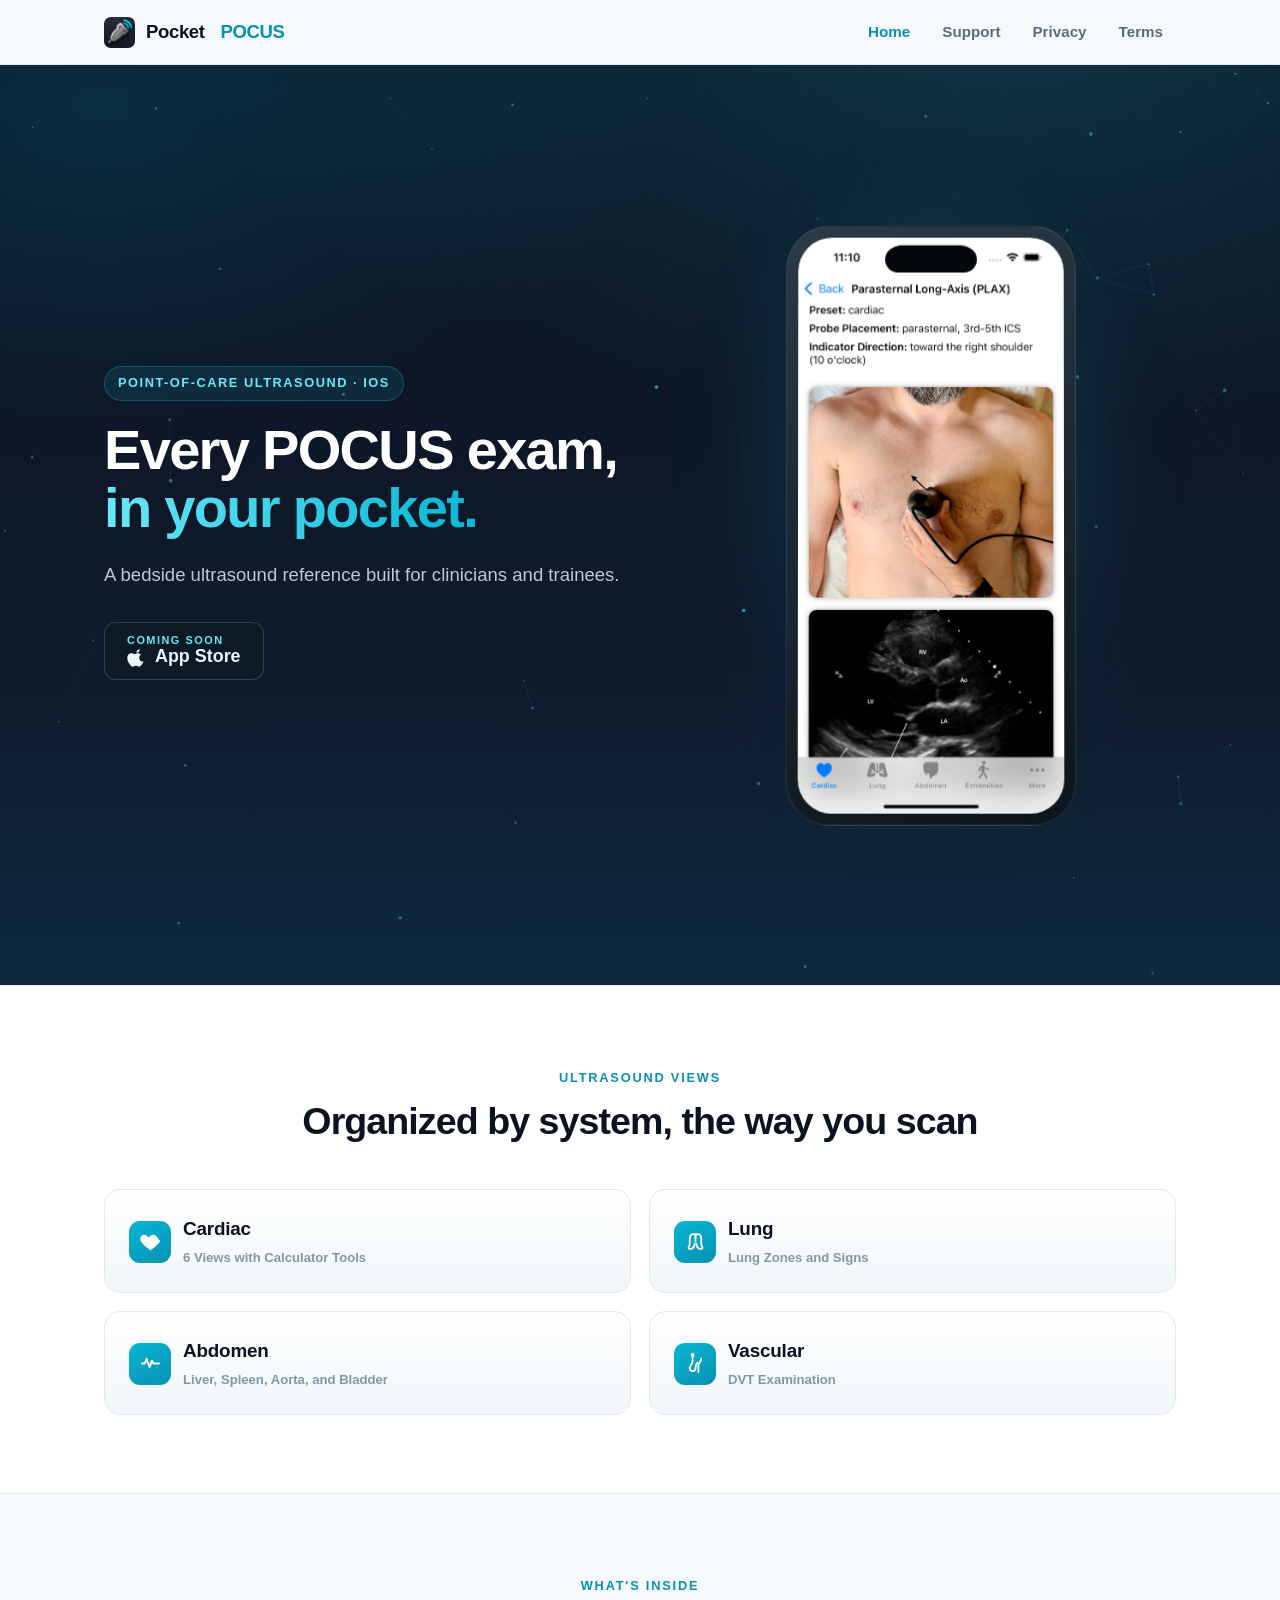
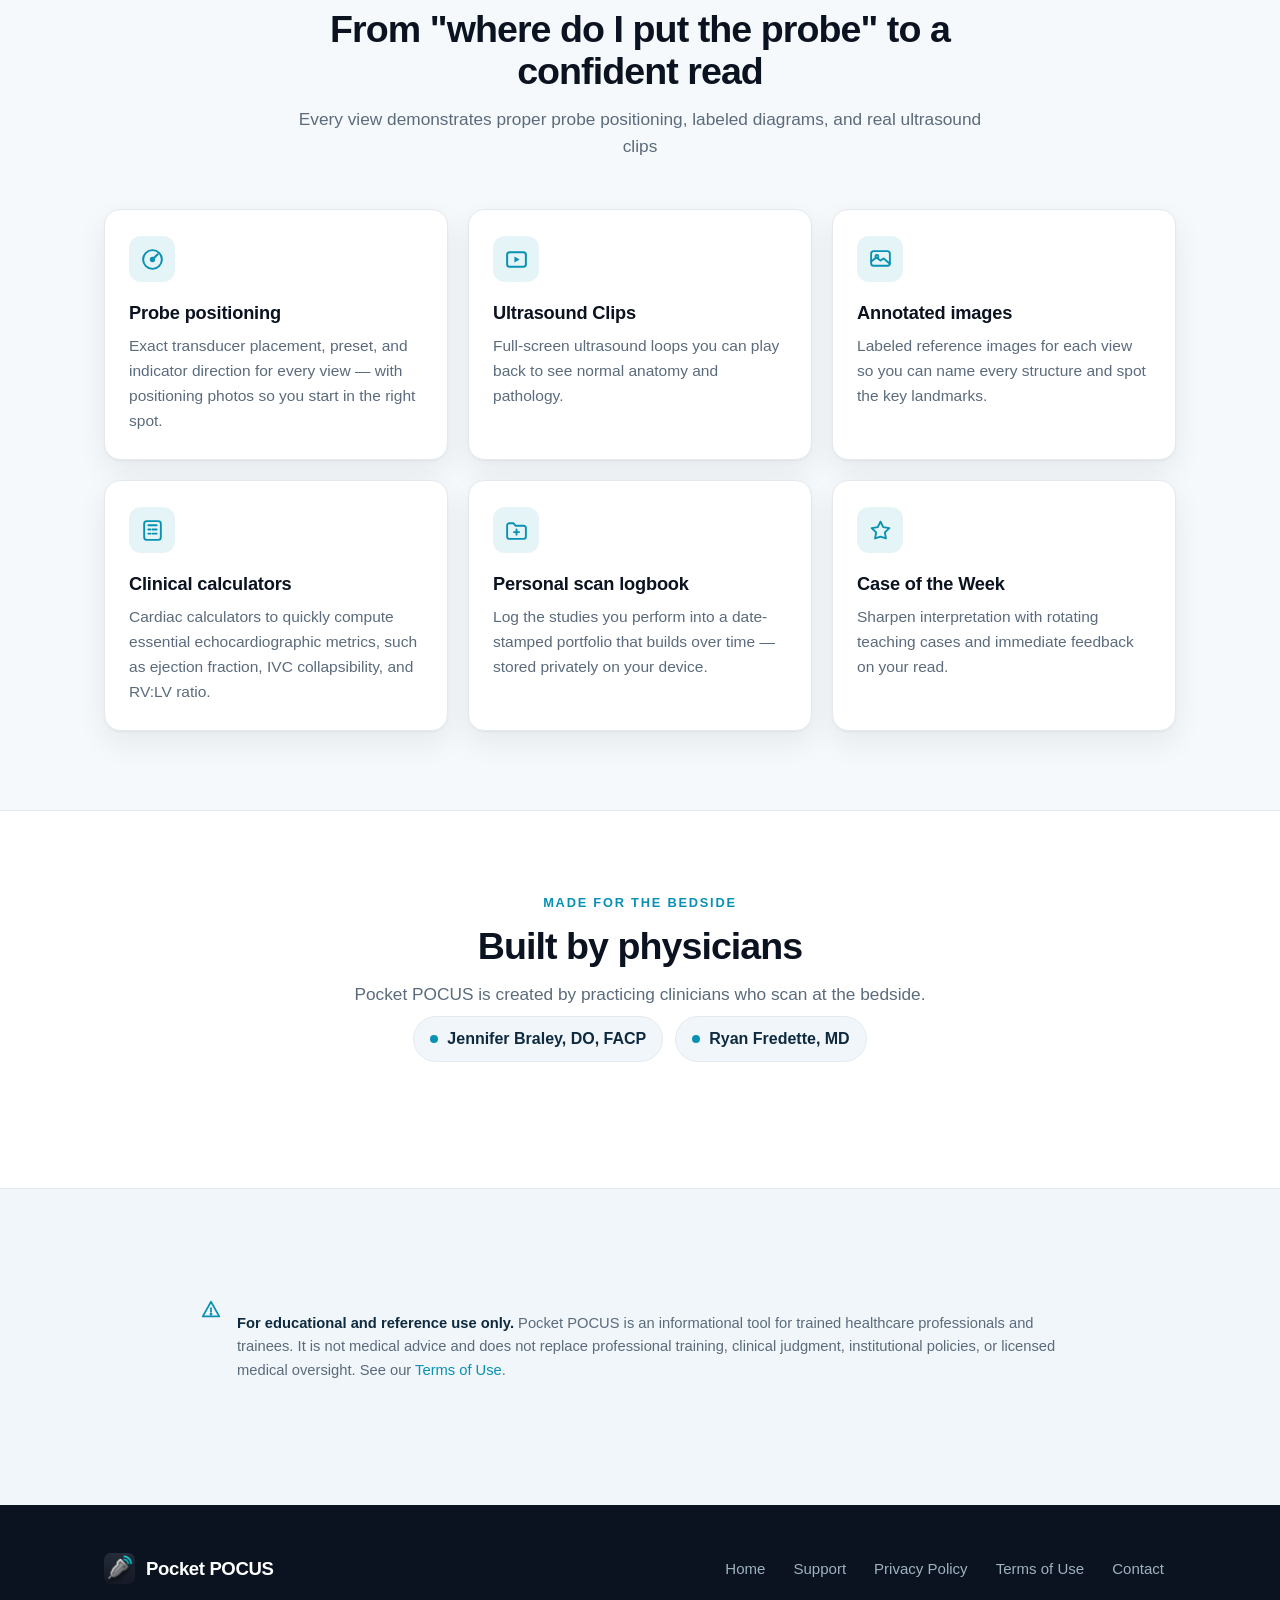
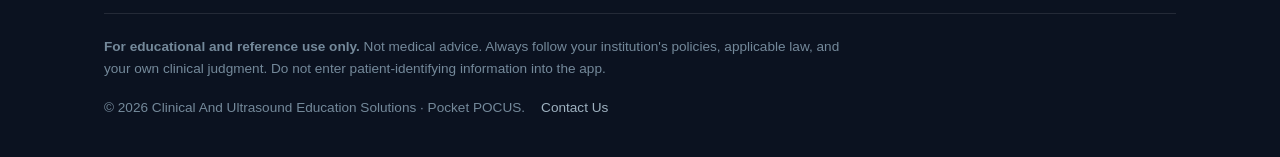
==== commit af71d1e7: "Update index.html" ====
--- a/index.html
+++ b/index.html
@@ -194,7 +194,7 @@
     <p class="legal-note"><b>For educational and reference use only.</b> Not medical advice. Always follow your institution's policies, applicable law, and your own clinical judgment. Do not enter patient-identifying information into the app.</p>
     <div class="copy">
       <span>© 2026 Clinical And Ultrasound Education Solutions · Pocket POCUS.</span>
-      <a href="mailto:jbraley@cuesols.com">jbraley@cuesols.com</a>
+      <a href="mailto:jbraley@cuesols.com">Contact Us</a>
     </div>
   </div>
 </footer>
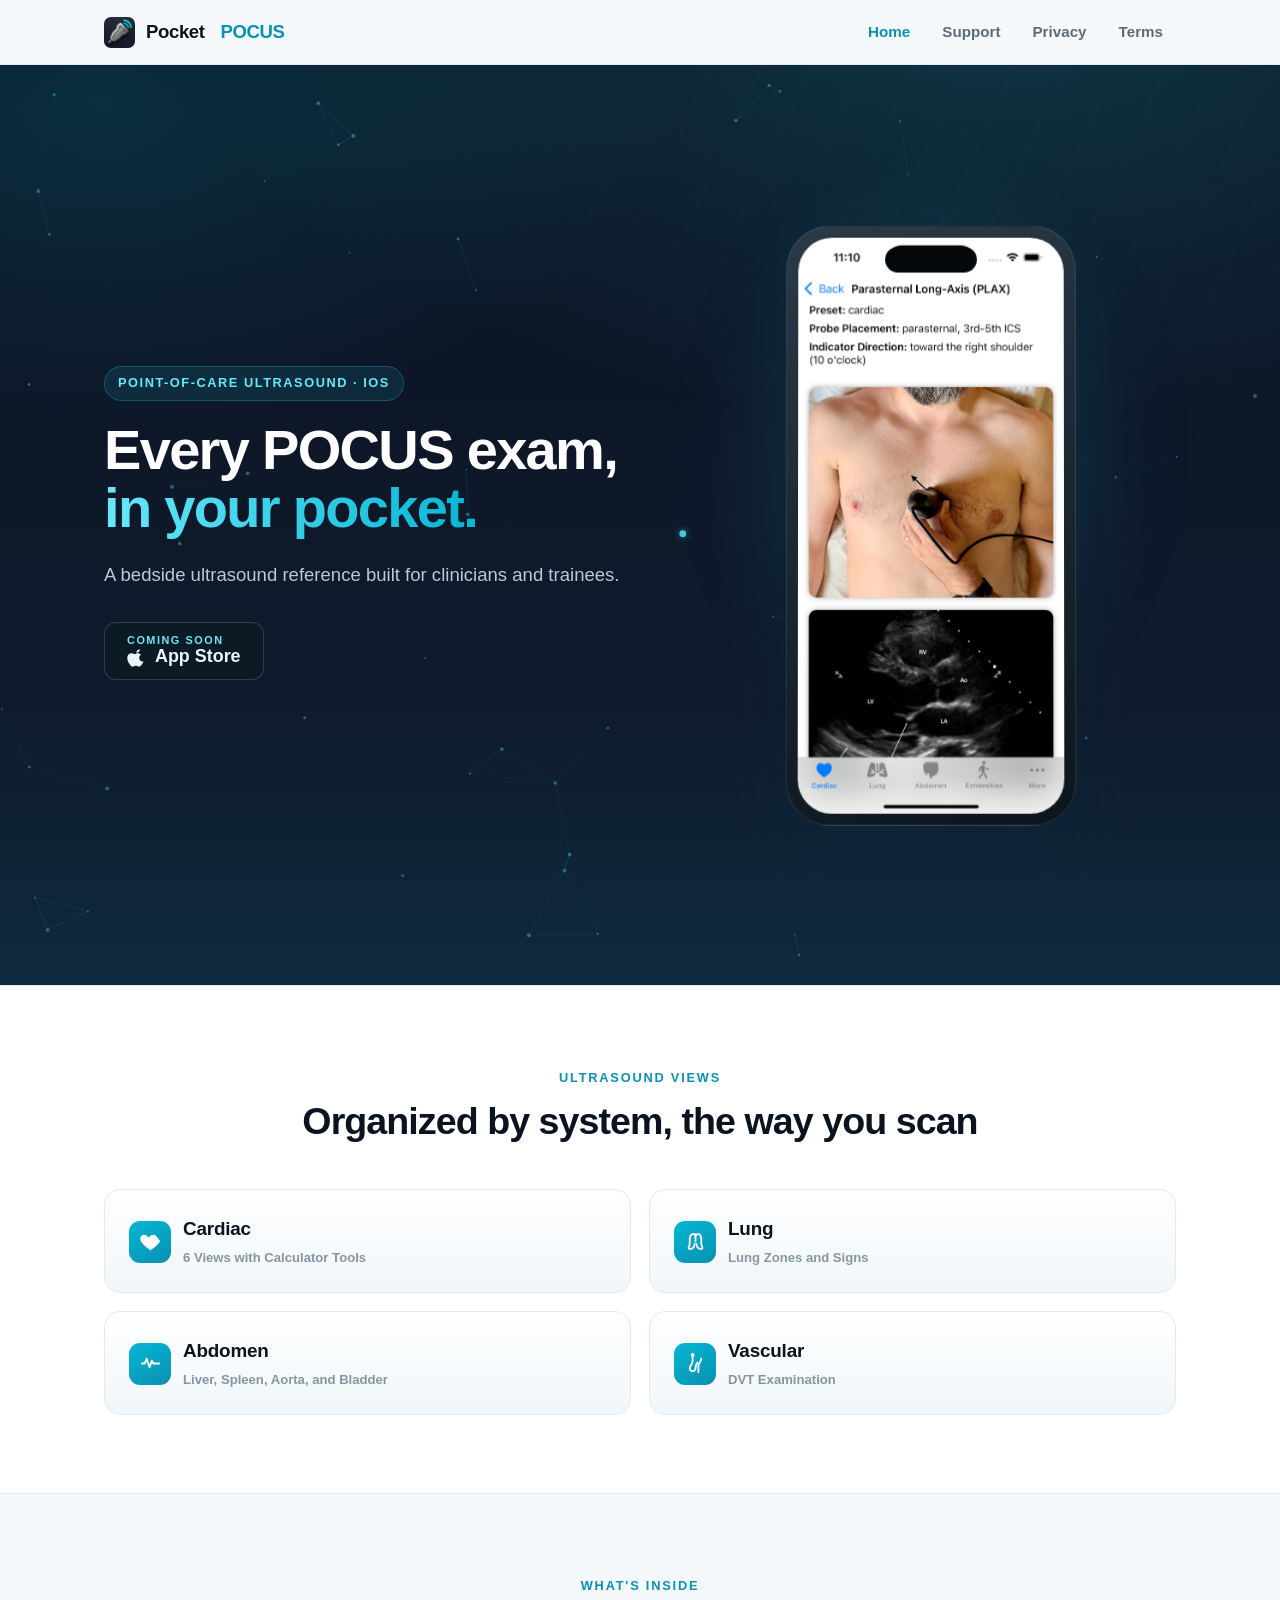
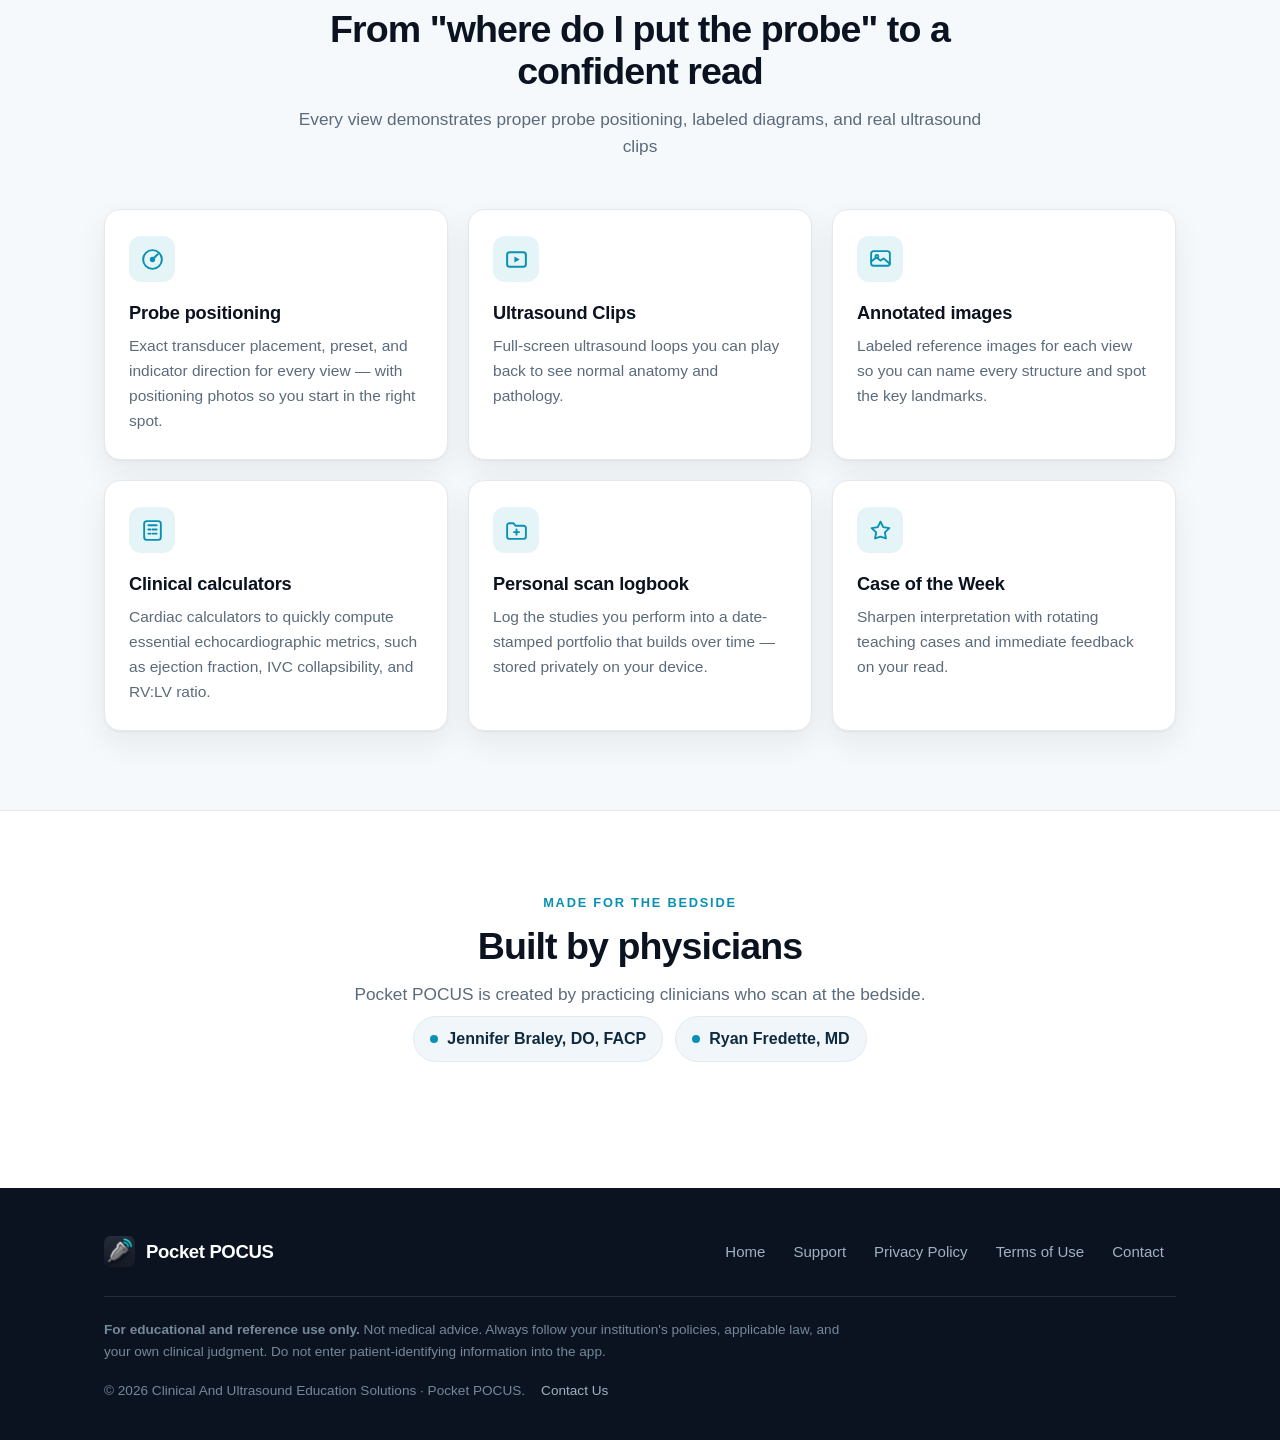
==== commit 0df2923f: "Update index.html" ====
--- a/index.html
+++ b/index.html
@@ -165,16 +165,6 @@
   </div>
 </section>
 
-<!-- ===================== DISCLAIMER ===================== -->
-<section class="disclaimer">
-  <div class="wrap">
-    <div class="box reveal">
-      <svg viewBox="0 0 24 24" fill="none" stroke="currentColor" stroke-width="1.9" stroke-linecap="round" stroke-linejoin="round"><path d="M12 3l9 16H3z"/><path d="M12 10v4"/><circle cx="12" cy="16.6" r="0.6" fill="currentColor"/></svg>
-      <p><b>For educational and reference use only.</b> Pocket POCUS is an informational tool for trained healthcare professionals and trainees. It is not medical advice and does not replace professional training, clinical judgment, institutional policies, or licensed medical oversight. See our <a href="terms.html">Terms of Use</a>.</p>
-    </div>
-  </div>
-</section>
-
 <!-- ===================== FOOTER ===================== -->
 <footer class="footer">
   <div class="wrap">
